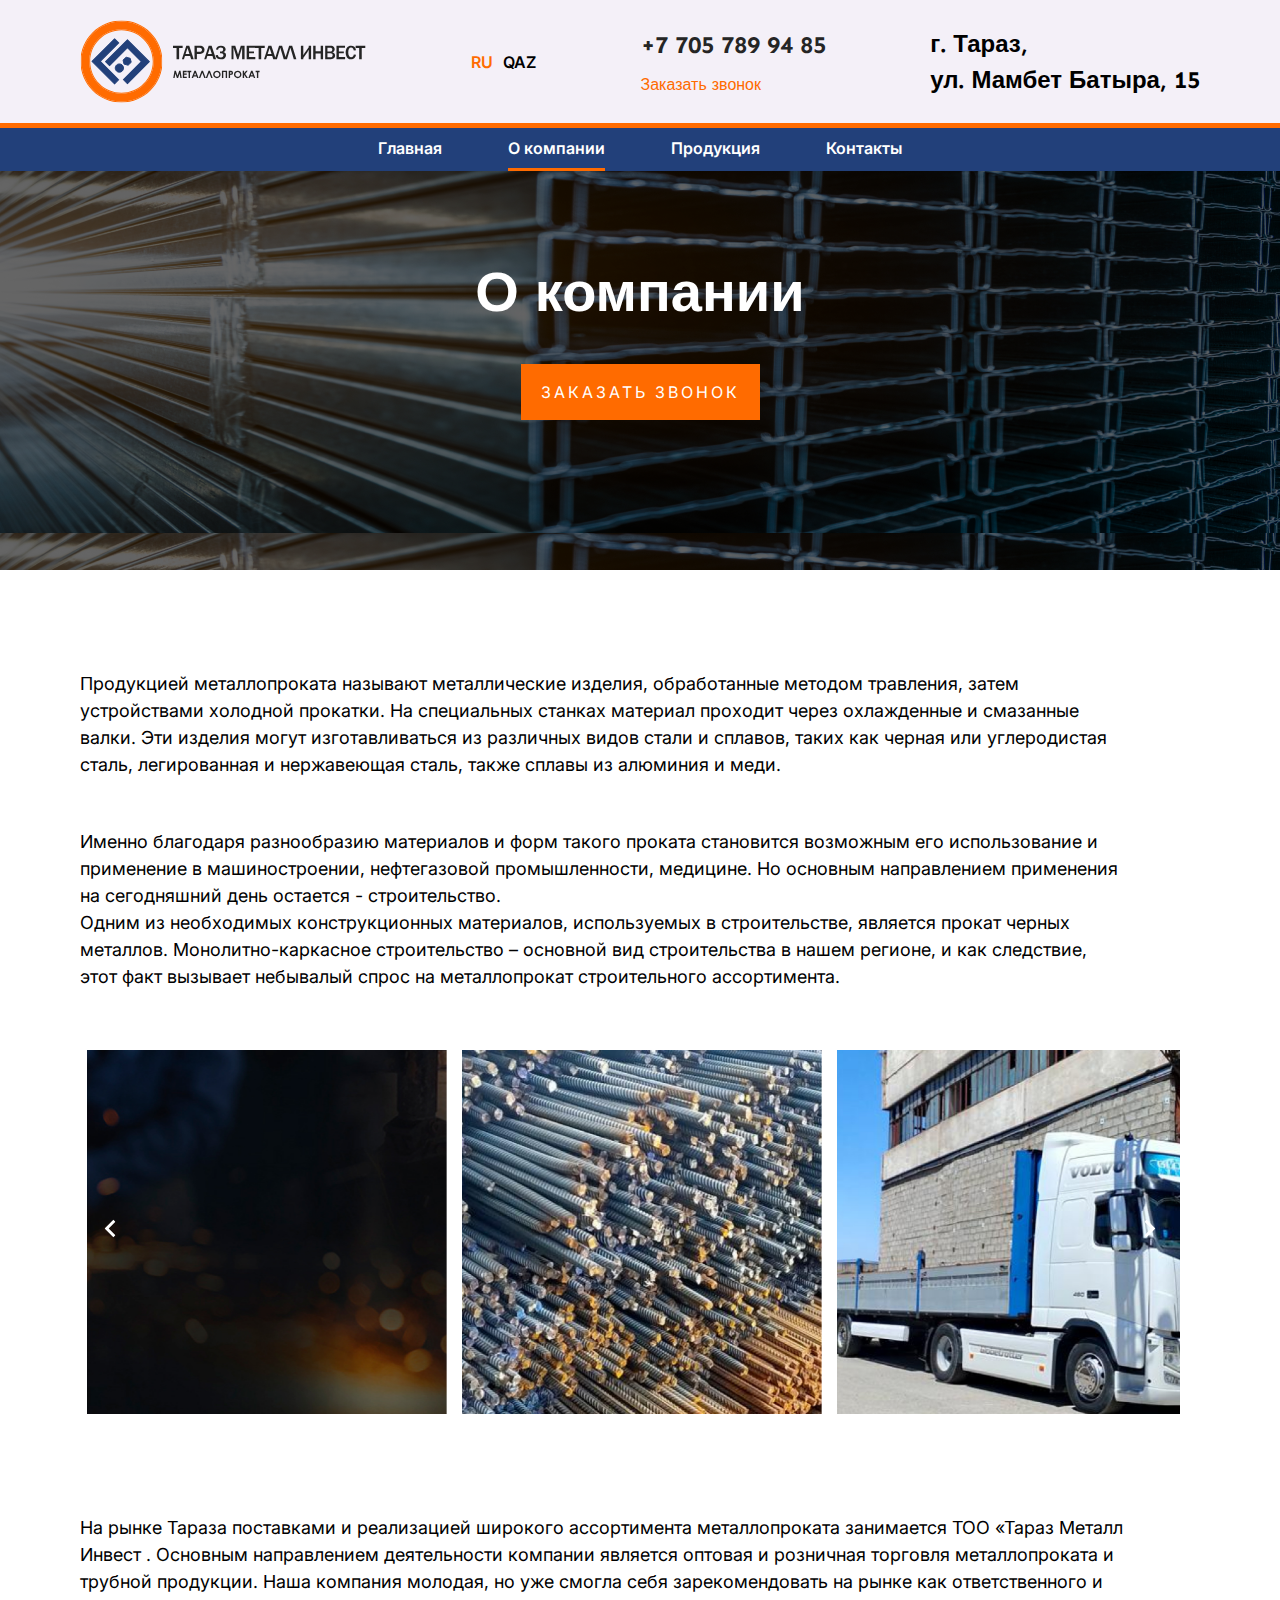
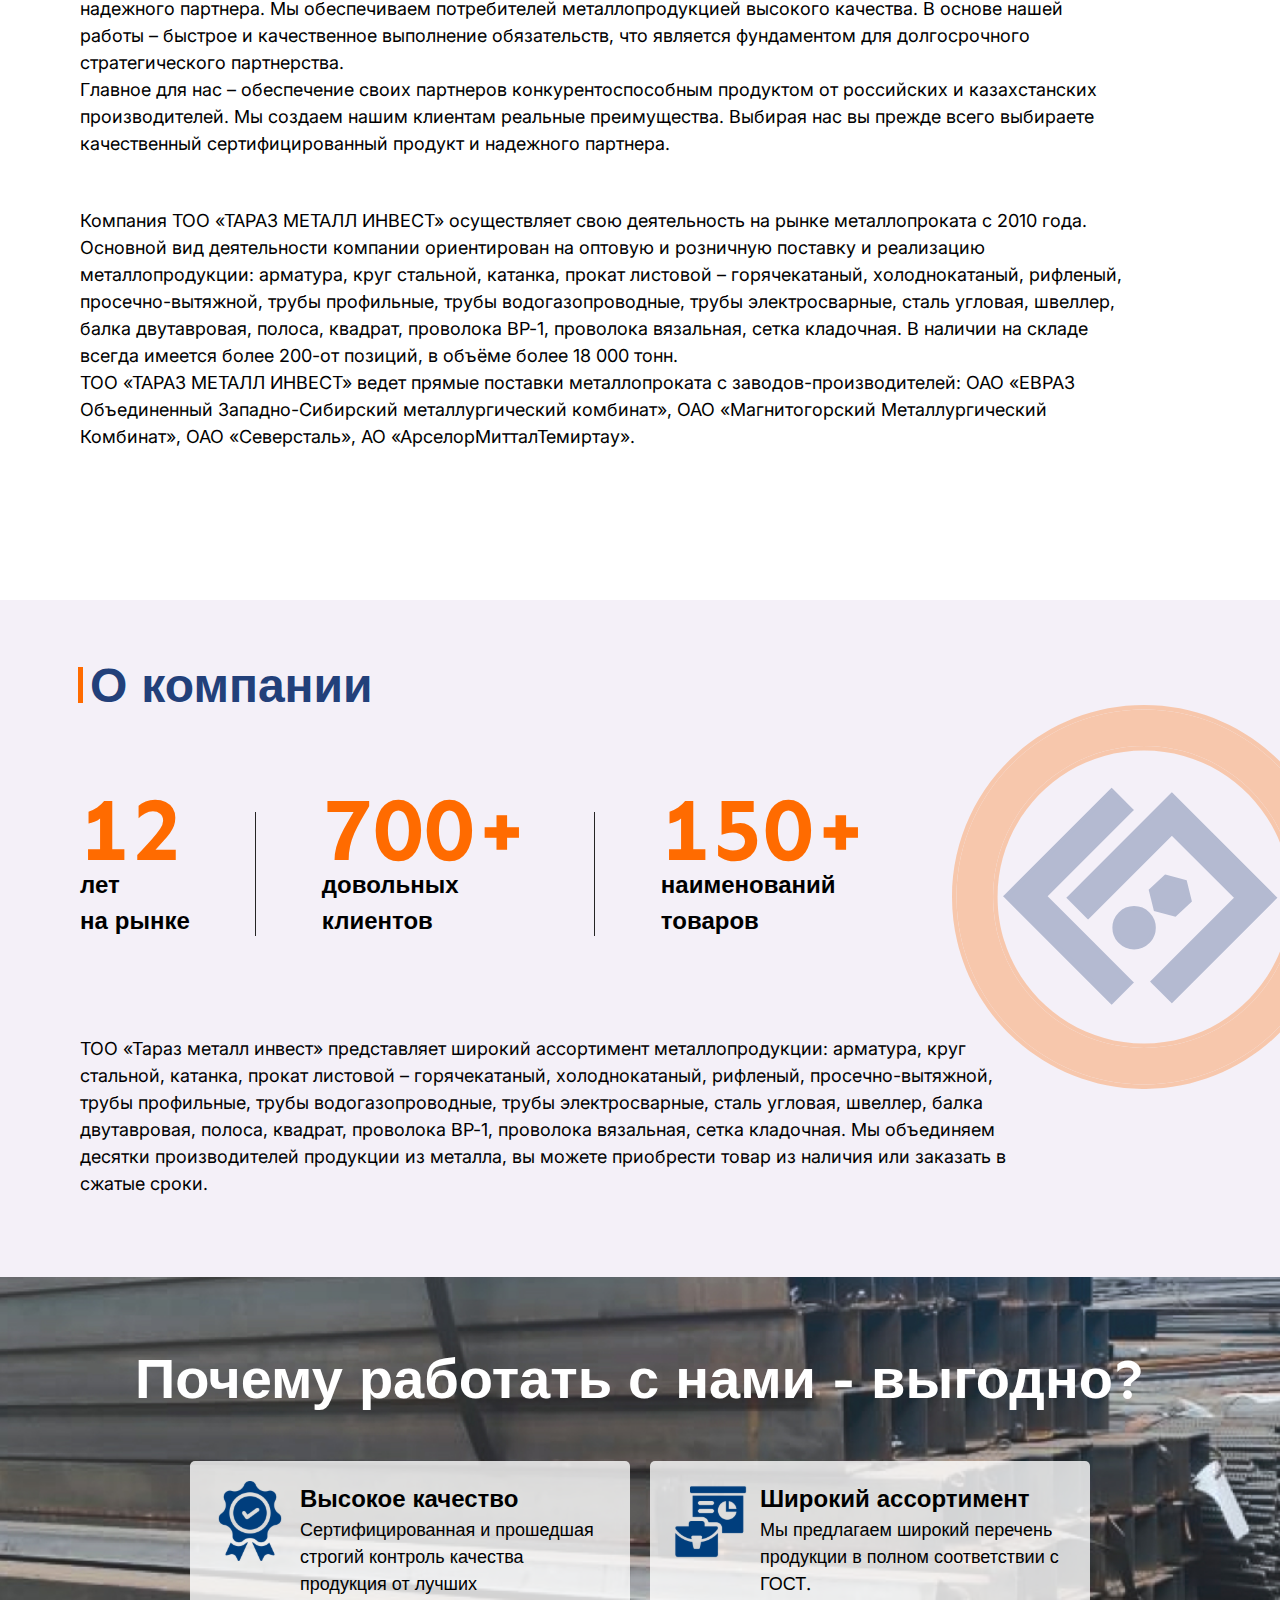
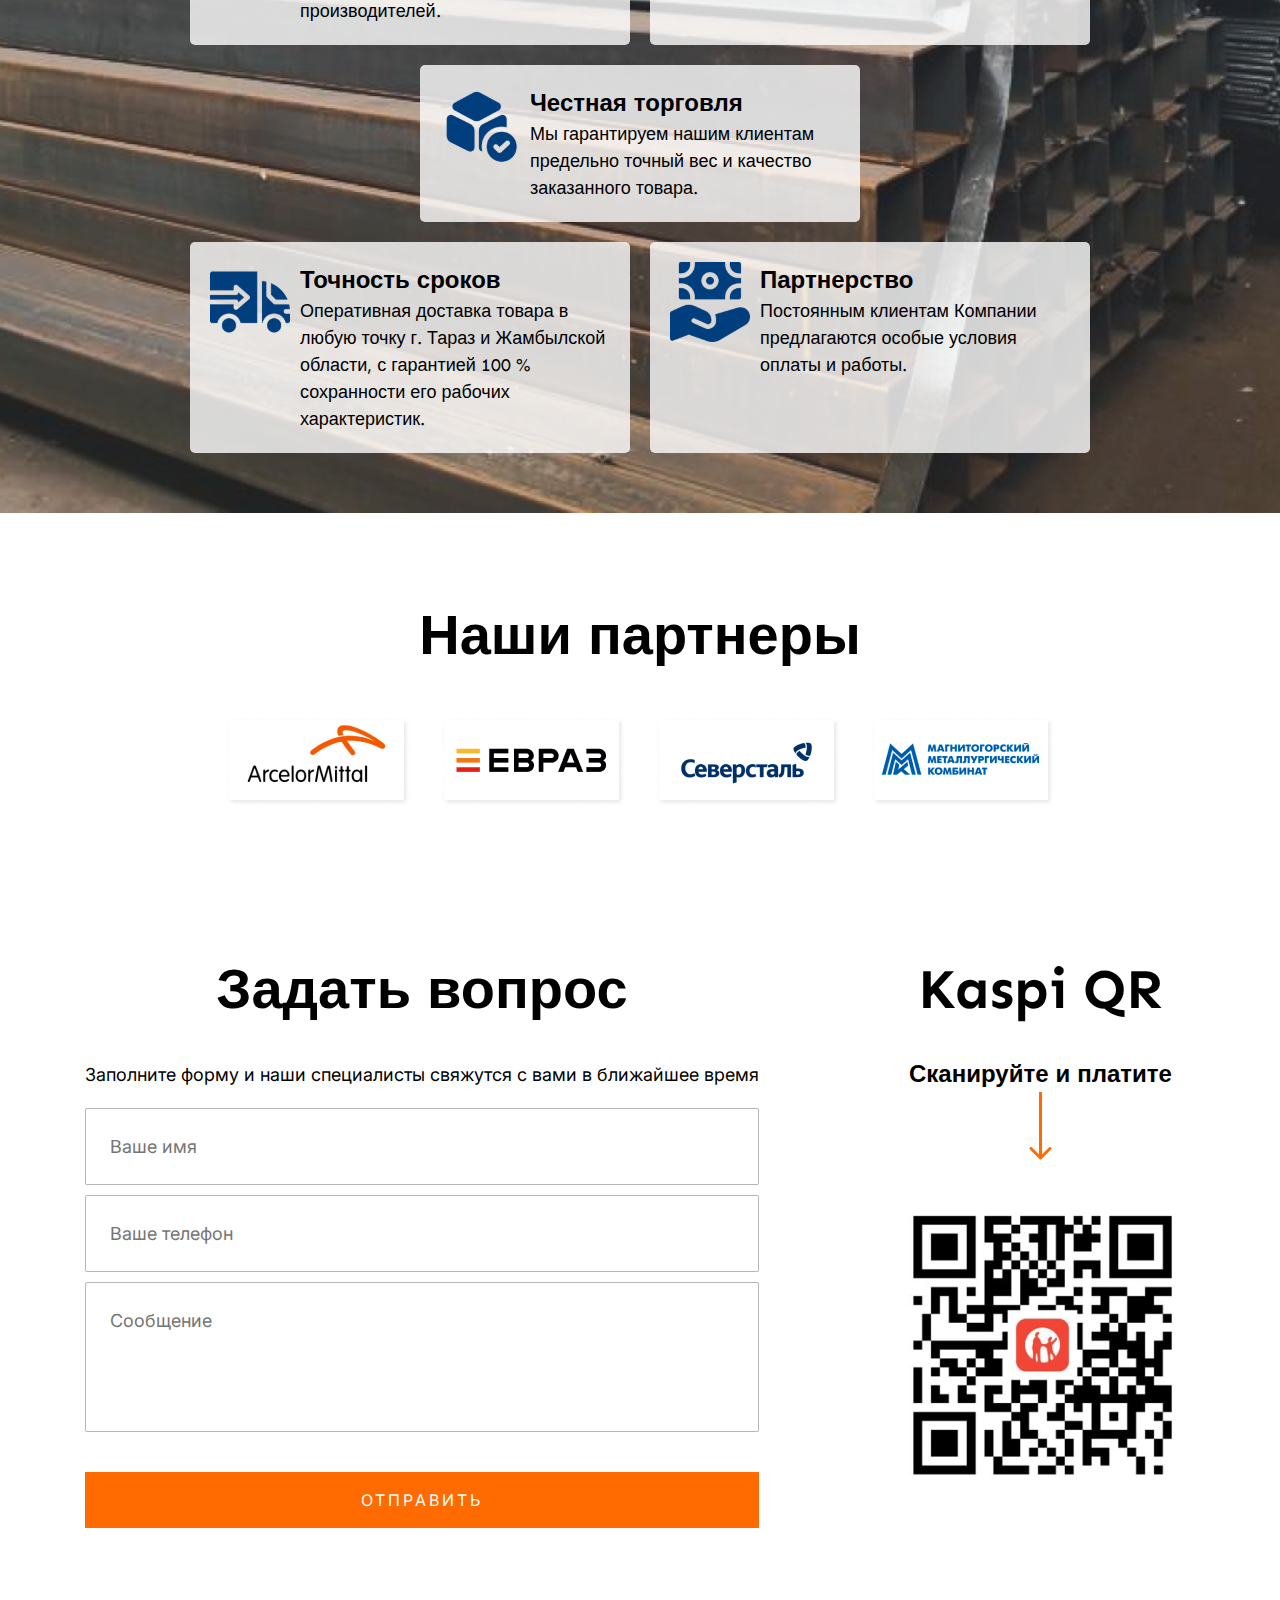
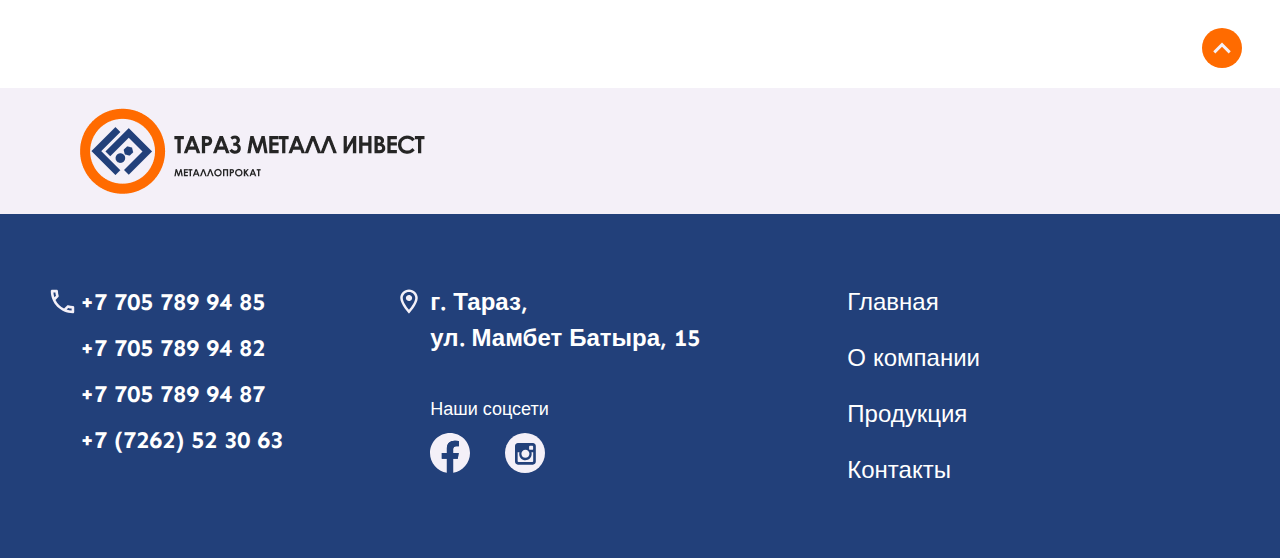
==== pages/about.html @ ac4c7494 "initial commit" ====
<!DOCTYPE html>
<html lang="en">
  <head>
    <meta charset="UTF-8" />
    <meta http-equiv="X-UA-Compatible" content="IE=edge" />
    <meta name="viewport" content="width=device-width, initial-scale=1.0" />

    <link rel="stylesheet" href="/css/style.css" />
    <link rel="stylesheet" href="/css/about.css" />
    <link
      rel="stylesheet"
      href="https://cdn.jsdelivr.net/npm/swiper@8/swiper-bundle.min.css"
    />

    <script src="/js/header.js" type="text/javascript" defer></script>
    <script src="/js/footer.js" type="text/javascript" defer></script>
    <script src="/js/about-slider.js" type="text/javascript" defer></script>
    <script src="https://cdn.jsdelivr.net/npm/swiper@8/swiper-bundle.min.js"></script>

    <title>О компании</title>
  </head>
  <body>
    <header-component path="about"></header-component>
    <main>
      <section class="hero-about flex column" id="top">
        <div class="title fs-700 fw-bold clr-neutral">О компании</div>
        <a href="#askQuestion" class="button moveOn500"> Заказать звонок </a>
      </section>
      <div class="hero-part-after"></div>
      <section class="main">
        <p>
          Продукцией металлопроката называют металлические изделия, обработанные
          методом травления, затем устройствами холодной прокатки. На
          специальных станках материал проходит через охлажденные и смазанные
          валки. Эти изделия могут изготавливаться из различных видов стали и
          сплавов, таких как черная или углеродистая сталь, легированная и
          нержавеющая сталь, также сплавы из алюминия и меди.
        </p>
        <p>
          Именно благодаря разнообразию материалов и форм такого проката
          становится возможным его использование и применение в машиностроении,
          нефтегазовой промышленности, медицине. Но основным направлением
          применения на сегодняшний день остается - строительство. <br />
          Одним из необходимых конструкционных материалов, используемых в
          строительстве, является прокат черных металлов. Монолитно-каркасное
          строительство – основной вид строительства в нашем регионе, и как
          следствие, этот факт вызывает небывалый спрос на металлопрокат
          строительного ассортимента.
        </p>

        <div class="swiper about">
          <div class="swiper-wrapper">
            <div class="swiper-slide">
              <img src="/assets/images/main-slider-1.jpg" alt="Slider 1" />
            </div>
            <div class="swiper-slide">
              <img src="/assets/images/main-slider-2.jpg" alt="Slider 2" />
            </div>
            <div class="swiper-slide">
              <img src="/assets/images/main-slider-3.jpg" alt="Slider 3" />
            </div>
          </div>

          <div class="swiper-button-prev">
            <svg
              width="11"
              height="19"
              viewBox="0 0 11 19"
              fill="none"
              xmlns="http://www.w3.org/2000/svg"
            >
              <path
                d="M10.9029 16.1938L4.22376 9.5L10.9029 2.80625L8.84668 0.75L0.0966797 9.5L8.84668 18.25L10.9029 16.1938Z"
                fill="white"
              />
            </svg>
          </div>
          <div class="swiper-button-next">
            <svg
              width="11"
              height="19"
              viewBox="0 0 11 19"
              fill="none"
              xmlns="http://www.w3.org/2000/svg"
            >
              <path
                d="M0.0966797 16.1938L6.77585 9.5L0.0966797 2.80625L2.15293 0.75L10.9029 9.5L2.15293 18.25L0.0966797 16.1938Z"
                fill="white"
              />
            </svg>
          </div>
        </div>

        <p>
          На рынке Тараза поставками и реализацией широкого ассортимента
          металлопроката занимается ТОО «Тараз Металл Инвест . Основным
          направлением деятельности компании является оптовая и розничная
          торговля металлопроката и трубной продукции. Наша компания молодая, но
          уже смогла себя зарекомендовать на рынке как ответственного и
          надежного партнера. Мы обеспечиваем потребителей металлопродукцией
          высокого качества. В основе нашей работы – быстрое и качественное
          выполнение обязательств, что является фундаментом для долгосрочного
          стратегического партнерства. <br />
          Главное для нас – обеспечение своих партнеров конкурентоспособным
          продуктом от российских и казахстанских производителей. Мы создаем
          нашим клиентам реальные преимущества. Выбирая нас вы прежде всего
          выбираете качественный сертифицированный продукт и надежного партнера.
        </p>
        <p>
          Компания ТОО «ТАРАЗ МЕТАЛЛ ИНВЕСТ» осуществляет свою деятельность на
          рынке металлопроката с 2010 года. Основной вид деятельности компании
          ориентирован на оптовую и розничную поставку и реализацию
          металлопродукции: арматура, круг стальной, катанка, прокат листовой –
          горячекатаный, холоднокатаный, рифленый, просечно-вытяжной, трубы
          профильные, трубы водогазопроводные, трубы электросварные, сталь
          угловая, швеллер, балка двутавровая, полоса, квадрат, проволока ВР-1,
          проволока вязальная, сетка кладочная. В наличии на складе всегда
          имеется более 200-от позиций, в объёме более 18 000 тонн. <br />
          ТОО «ТАРАЗ МЕТАЛЛ ИНВЕСТ» ведет прямые поставки металлопроката с
          заводов-производителей: ОАО «ЕВРАЗ Объединенный Западно-Сибирский
          металлургический комбинат», ОАО «Магнитогорский Металлургический
          Комбинат», ОАО «Северсталь», АО «АрселорМитталТемиртау».
        </p>
      </section>
    </main>
    <footer-component></footer-component>
  </body>
</html>
---- css/style.css ----
@import url("https://fonts.googleapis.com/css2?family=Inter:wght@400;600&family=Sen:wght@400;700&display=swap");
:root {
  --clr-primary-700: #ff6b00;
  --clr-primary-600: #ffa260;
  --clr-accent-700: #22407a;
  --clr-neutral-1000: #ffffff;
  --clr-neutral-900: #f4f0f8;
  --clr-neutral-700: #d9d9d9;
  --clr-dark-700: #252525;
  --ff-primary: "Sen", sans-serif;
  --ff-secondary: "Inter", sans-serif;
  --ff-body: var(--ff-primary);
  --fw-regular: 400;
  --fw-half-medium: 500;
  --fw-medium: 600;
  --fw-bold: 700;
  --fs-700: 3.5rem;
  --fs-600: 3rem;
  --fs-550: 2.25rem;
  --fs-500: 1.5rem;
  --fs-200: 1.125rem;
  --fs-100: 1rem;
  --fs-50: 0.625;
}

.flex {
  display: flex;
  justify-content: center;
  align-items: center;
  flex-direction: row;
  flex-wrap: nowrap;
}

.flex.start {
  display: flex;
  justify-content: flex-start;
  align-items: flex-start;
  flex-direction: row;
  flex-wrap: nowrap;
}

.flex.spb {
  display: flex;
  justify-content: space-between;
  align-items: center;
  flex-direction: row;
  flex-wrap: nowrap;
}

.flex.column {
  flex-direction: column;
}

.flex.wrap {
  flex-wrap: wrap;
}

.flex.wrap-reverse {
  flex-wrap: wrap-reverse;
}

.g10 {
  gap: 10px;
}

.g20 {
  gap: 20px;
}

.mv10 {
  margin: 10px 0;
}

.mt100 {
  margin-top: 100px;
}

.center {
  text-align: center;
}

.fw-light {
  font-weight: var(--fw-light);
}

.fw-bold {
  font-weight: var(--fw-bold);
}

.fw-half-medium {
  font-weight: var(--fw-half-medium);
}

.fw-medium {
  font-weight: var(--fw-medium);
}

.clr-primary {
  color: var(--clr-primary-700);
}

.clr-neutral {
  color: var(--clr-neutral-1000);
}

.clr-accent {
  color: var(--clr-accent-700);
}

.clr-dark {
  color: var(--clr-dark-700);
}

.ff-inter {
  font-family: var(--ff-secondary);
}

.fs-18 {
  font-size: 18px;
}

.fs-200 {
  font-size: var(--fs-200);
}

.fs-500 {
  font-size: var(--fs-500);
}

.fs-600 {
  font-size: var(--fs-600);
}

.fs-700 {
  font-size: var(--fs-700);
}

.pos-rel {
  position: relative;
}

*,
*::before,
*::after {
  box-sizing: border-box;
}

* {
  margin: 0;
  padding: 0;
  font: inherit;
}

ul[role=list],
ol[role=list] {
  list-style: none;
}

html:focus-within {
  scroll-behavior: smooth;
}

html {
  font-size: 16px;
  scroll-behavior: smooth;
}

html,
body {
  font-family: var(--ff-body);
  overflow-x: hidden;
  position: relative;
}

body {
  text-rendering: optimizeSpeed;
  line-height: 1.5;
  background: var(--clr-neutral-400);
}
body.non-scrollable {
  height: 100vh;
  overflow-y: hidden;
}

a:not([class]) {
  -webkit-text-decoration-skip: ink;
          text-decoration-skip-ink: auto;
}

a {
  text-decoration: none;
}

img,
picture,
svg {
  display: block;
}

@media (prefers-reduced-motion: reduce) {
  html:focus-within {
    scroll-behavior: auto;
  }
  *,
*::before,
*::after {
    -webkit-animation-duration: 0.01ms !important;
            animation-duration: 0.01ms !important;
    -webkit-animation-iteration-count: 1 !important;
            animation-iteration-count: 1 !important;
    transition-duration: 0.01ms !important;
    scroll-behavior: auto !important;
  }
}
.container {
  width: clamp(300px, 100%, 1440px);
  margin-inline: auto;
}

main {
  margin-top: 170px;
}

header {
  display: flex;
  justify-content: space-between;
  align-items: center;
  flex-direction: column;
  flex-wrap: nowrap;
  width: 100vw;
  overflow-y: hidden;
  z-index: 10;
  position: fixed;
  top: 0;
  left: 0;
}
header .header-main-wrapper {
  display: flex;
  justify-content: center;
  align-items: center;
  flex-direction: row;
  flex-wrap: nowrap;
  width: 100%;
  padding: 20px 80px;
  background: var(--clr-neutral-900);
  border-bottom: 5px solid var(--clr-primary-700);
}
header .header-main {
  display: flex;
  justify-content: space-between;
  align-items: center;
  flex-direction: row;
  flex-wrap: nowrap;
  width: clamp(300px, 100%, 1440px);
}
header .hamburger {
  display: none;
}

nav {
  display: flex;
  justify-content: center;
  align-items: center;
  flex-direction: row;
  flex-wrap: nowrap;
  width: 100%;
  background: var(--clr-accent-700);
}
nav .nav-wrapper {
  display: flex;
  justify-content: space-between;
  align-items: center;
  flex-direction: row;
  flex-wrap: nowrap;
  width: clamp(300px, 100%, 525px);
}
nav .nav-option {
  padding: 10px 0;
  color: var(--clr-neutral-1000);
  font-family: "Inter";
  font-style: normal;
  font-weight: 600;
  font-size: 16px;
  line-height: 20px;
  border-bottom: 3px solid rgba(255, 255, 255, 0);
}
nav .nav-option.selected {
  border-bottom: 3px solid var(--clr-primary-700);
}
nav .nav-option:hover {
  border-bottom: 3px solid var(--clr-primary-600);
}

.logo {
  gap: 10px;
}
.logo .logo-img {
  height: 83px;
  width: 83px;
}
.logo .company-name {
  margin-bottom: 10px;
}
.logo .company-name img {
  height: 15px;
}
.logo .company-name-descr {
  font-family: "Century Gothic";
  font-weight: bold;
  text-transform: uppercase;
}

.call-link,
.order-call {
  position: relative;
}
.call-link::before,
.order-call::before {
  content: "";
  transition: 0.2s ease;
  position: absolute;
  bottom: 0;
  left: 0;
  right: 0;
  height: 1px;
  background: var(--clr-dark-700);
  transform: scaleX(0);
}
.call-link:hover::before,
.order-call:hover::before {
  transform: scaleX(1);
}

.order-call::before {
  background: var(--clr-primary-700);
}

.language .language-option {
  cursor: pointer;
}

@media screen and (max-width: 1140px) {
  .address {
    display: none;
  }
}
@media screen and (max-width: 800px) {
  header .call.flex {
    display: none;
  }
  header .header-main-wrapper {
    padding: 10px 20px;
  }
  .logo .logo-img {
    height: 60px;
    width: 60px;
  }
  .logo .company-name img {
    height: 14px;
  }
  .logo .company-name-descr {
    font-size: var(--fs-200);
  }
}
@media screen and (max-width: 600px) {
  header .language {
    display: none;
  }
  .logo .logo-img {
    height: 50px;
    width: 50px;
  }
  .logo .company-name img {
    height: 13px;
  }
  header {
    height: 65px;
    transition: 0.2s ease;
  }
  header .header-main-wrapper {
    background: var(--clr-neutral-1000);
    border-color: rgba(255, 255, 255, 0);
  }
  header.open {
    height: 465px;
  }
  header.open .header-main-wrapper {
    background: var(--clr-neutral-900);
    border-color: var(--clr-primary-700);
  }
  header .header-main-wrapper {
    padding: 5px;
  }
  header .hamburger {
    display: flex;
    justify-content: space-between;
    align-items: flex-start;
    flex-direction: column;
    flex-wrap: nowrap;
    margin-right: 30px;
    gap: 5px;
  }
  header .hamburger span {
    height: 3px;
    width: 30px;
    background: var(--clr-accent-700);
    transition: 0.2s ease;
  }
  header .hamburger span:last-child {
    width: 20px;
  }
  header .hamburger.open span {
    background: var(--clr-primary-700);
  }
  header .hamburger.open span:first-child {
    transform: rotate(45deg) translateY(5px);
  }
  header .hamburger.open span:nth-child(2) {
    transform: rotate(-45deg) translateY(-6px);
  }
  header .hamburger.open span:last-child {
    transform: scaleX(0);
  }
  nav .nav-wrapper {
    flex-direction: column;
    padding: 80px 0;
  }
  nav .nav-wrapper .nav-option {
    border: none;
    font-size: 18px;
    padding: 20px 0;
    font-weight: var(--fw-regular);
  }
}
.button {
  padding: 16px 20px;
  background: var(--clr-primary-700);
  color: var(--clr-neutral-1000);
  font-family: var(--ff-secondary);
  text-transform: uppercase;
  letter-spacing: 3px;
  transition: 0.2s ease;
  margin: 30px 0;
}
.button:hover {
  background: var(--clr-neutral-900);
  color: var(--clr-primary-700);
}

.smallButton {
  padding: 10px 20px;
  background: var(--clr-primary-700);
  color: var(--clr-neutral-1000);
  font-family: var(--ff-secondary);
  font-size: var(--fs-200);
  transition: 0.2s ease;
  margin: 15px 0;
  border: 1px solid rgba(255, 255, 255, 0);
  border-radius: 3px;
}
.smallButton:hover {
  background: var(--clr-neutral-900);
  color: var(--clr-primary-700);
  border-color: var(--clr-primary-700);
}

.hero-part-after .button {
  margin-top: 0;
  width: 100%;
  display: flex;
  justify-content: center;
  align-items: center;
  flex-direction: row;
  flex-wrap: nowrap;
}

.aboutUs {
  width: 100%;
  padding: 3.125rem 1.5rem 5rem 5rem;
  background: var(--clr-neutral-900);
}

.aboutUs-wrapper {
  position: relative;
}
.aboutUs-wrapper::after {
  content: "";
  width: clamp(214px, 30vw, 495px);
  aspect-ratio: 1/1;
  position: absolute;
  right: -80px;
  top: 10%;
  background: url("/assets/images/logo.svg");
  background-position: center center;
  background-size: cover;
  opacity: 0.3;
}
.aboutUs-wrapper .title {
  position: relative;
  padding-left: 0.625rem;
  margin-bottom: 2.5rem;
}
.aboutUs-wrapper .title::before {
  content: "";
  position: absolute;
  left: -2px;
  top: calc(50% - 1px);
  transform: translateY(-50%);
  height: 50%;
  width: 5px;
  background: var(--clr-primary-700);
}

.statisticBlock {
  padding-right: 132px;
  position: relative;
}
.statisticBlock::after {
  content: "";
  position: absolute;
  right: 66px;
  top: 50px;
  height: 60%;
  width: 1px;
  background: var(--clr-dark-700);
}
.statisticBlock:last-child::after {
  display: none;
}
.statisticBlock:last-child {
  padding: 0;
}
.statisticBlock .number {
  font-size: 5.625rem;
  color: var(--clr-primary-700);
  font-weight: var(--fw-bold);
}
.statisticBlock .descr {
  position: relative;
  top: -1.875rem;
  font-size: var(--fs-500);
  font-weight: var(--fw-bold);
}

.aboutUs-descr {
  max-width: 85ch;
  margin-top: 66px;
  font-size: 18px;
}

.profit {
  background: url("/assets/images/profit/profit.jpg");
  background-position: center center;
  background-size: cover;
  padding: 60px 30px;
}
.profit .title {
  margin-bottom: 2.5rem;
}

.profit-row.flex {
  align-items: stretch;
  gap: 1.25rem;
}

.profit-block {
  max-width: 440px;
  padding: 1.25rem;
  background: rgba(255, 255, 255, 0.8);
  border-radius: 5px;
}
.profit-block .profit-title {
  font-size: var(--fs-500);
  font-weight: var(--fw-bold);
}
.profit-block .profit-descr {
  font-size: var(--fs-200);
}

.partners {
  gap: 40px;
  padding: 80px 0;
}
.partners .flex.wrap {
  gap: 1.875rem;
}
.partners .partner {
  min-width: 175px;
  max-height: 80px;
}
.partners .partner img {
  margin: 0;
  width: 100%;
  -o-object-fit: contain;
     object-fit: contain;
}

.question {
  padding: 70px 20px;
  max-width: 1150px;
}
.question .question-part {
  max-width: 730px;
}
.question .question-part .title {
  margin-bottom: 30px;
}
.question .fs-200 {
  margin-bottom: 40px;
}

.question-flex.flex {
  justify-content: space-between;
  align-items: flex-start;
}

.kaspi .title {
  margin-bottom: 25px;
}

form {
  width: 100%;
  margin-top: 20px;
}

input,
textarea {
  width: 100%;
  font-family: var(--ff-secondary);
  border: none;
  outline: none;
  padding: 1.5rem;
  font-size: 18px;
  border: 1px solid rgba(109, 110, 118, 0.5);
  border-radius: 2px;
}

textarea {
  resize: none;
  height: 150px;
}

button {
  width: 100%;
  outline: none;
  border: none;
  cursor: pointer;
}

.toStart {
  display: flex;
  justify-content: flex-end;
  align-items: center;
  flex-direction: row;
  flex-wrap: nowrap;
  padding-bottom: 20px;
}
.toStart .circle {
  transition: 0.2s ease;
  display: flex;
  justify-content: center;
  align-items: center;
  flex-direction: row;
  flex-wrap: nowrap;
  width: 40px;
  height: 40px;
  background: var(--clr-primary-700);
  border-radius: 50%;
  border: 1px solid rgba(0, 0, 0, 0);
  margin-right: min(5rem, 3vw);
  cursor: pointer;
}
.toStart .circle path {
  transition: 0.2s ease;
}
.toStart .circle:hover {
  background: var(--clr-neutral-900);
  border-color: var(--clr-primary-700);
}
.toStart .circle:hover path {
  fill: var(--clr-primary-700);
}

.preFooter {
  width: 100%;
  padding: 20px 80px;
  background: var(--clr-neutral-900);
}
.preFooter img {
  height: 5.375rem;
}

footer.flex {
  background: var(--clr-accent-700);
  color: var(--clr-neutral-1000);
  padding: 70px 135px 70px 80px;
}
footer.flex .footer-wrapper {
  justify-content: space-between;
  align-items: flex-start;
  width: clamp(300px, 100%, 900px);
  gap: 20px;
}
footer.flex a {
  color: var(--clr-neutral-1000);
  font-size: var(--fs-500);
  font-weight: var(--fw-bold);
  transition: 0.2s ease;
}
footer.flex a:hover {
  color: var(--clr-primary-700);
}
footer.flex img {
  height: 25px;
}
footer.flex img.tel {
  position: absolute;
  left: -30px;
  margin-top: 5px;
}
footer.flex .footer-mid {
  gap: 40px;
}

.social .flex.start {
  width: 100%;
  gap: 35px;
}
.social .flex.start img {
  height: 40px;
}

footer .links a {
  font-weight: var(--fw-regular);
}

@media screen and (max-width: 1033px) {
  .question-flex.flex {
    flex-direction: column;
    justify-content: center;
    align-items: center;
  }
}
@media screen and (max-width: 880px) {
  .statisticBlock {
    padding-right: 80px;
  }
  .statisticBlock::after {
    top: 30px;
    right: 40px;
  }
  .statisticBlock .number {
    font-size: 4rem;
  }
  .statisticBlock .descr {
    font-size: 1rem;
    top: -1.5rem;
  }
}
@media screen and (max-width: 800px) {
  main {
    margin-top: 128px;
  }
}
@media screen and (max-width: 770px) {
  html {
    font-size: 14px;
  }
}
@media screen and (max-width: 654px) {
  footer .footer-wrapper .links {
    display: none;
  }
}
@media screen and (max-width: 600px) {
  main {
    margin-top: 65px;
  }
}
@media screen and (max-width: 580px) {
  .statisticBlock::after {
    display: none;
  }
}
@media screen and (max-width: 500px) {
  html {
    font-size: 10px;
  }
  .preFooter {
    padding: 1rem;
  }
  .preFooter img {
    height: 5rem;
  }
  .destroyOn500 {
    display: none;
  }
  .hero {
    height: 260px;
  }
  .mainPage.swiper .swiper-button-next,
.mainPage.swiper .swiper-button-prev {
    display: none;
  }
  .products-list {
    grid-template-columns: repeat(auto-fill, 175px);
  }
  .products .title {
    font-size: 3.6rem;
  }
  .products .fs-500,
.products a {
    font-size: 1.8rem;
  }
  .aboutUs {
    padding: 5rem 2rem 5rem 2rem;
  }
  .aboutUs .title {
    font-size: 3.6rem;
  }
  .statisticBlock {
    padding-right: 5rem;
  }
  .statisticBlock .number {
    font-size: 6.4rem;
  }
  .statisticBlock .descr {
    font-size: 1.6rem;
  }
  button.button {
    font-size: 1.6rem;
  }
  footer.flex {
    padding: 3rem 0 4rem calc(7rem + 25px);
  }
  footer.flex .footer-wrapper {
    flex-direction: column !important;
    gap: 40px;
  }
  footer.flex img.tel {
    left: -35px;
    margin: 0;
  }
  footer.flex .footer-mid {
    margin-top: 20px;
  }
  footer.flex a {
    font-size: 1.8rem;
    font-weight: var(--fw-regular);
  }
}/*# sourceMappingURL=style.css.map */
---- css/about.css ----
@import url("https://fonts.googleapis.com/css2?family=Inter:wght@400;600&family=Sen:wght@400;700&display=swap");
:root {
  --clr-primary-700: #ff6b00;
  --clr-primary-600: #ffa260;
  --clr-accent-700: #22407a;
  --clr-neutral-1000: #ffffff;
  --clr-neutral-900: #f4f0f8;
  --clr-neutral-700: #d9d9d9;
  --clr-dark-700: #252525;
  --ff-primary: "Sen", sans-serif;
  --ff-secondary: "Inter", sans-serif;
  --ff-body: var(--ff-primary);
  --fw-regular: 400;
  --fw-half-medium: 500;
  --fw-medium: 600;
  --fw-bold: 700;
  --fs-700: 3.5rem;
  --fs-600: 3rem;
  --fs-550: 2.25rem;
  --fs-500: 1.5rem;
  --fs-200: 1.125rem;
  --fs-100: 1rem;
  --fs-50: 0.625;
}

.flex {
  display: flex;
  justify-content: center;
  align-items: center;
  flex-direction: row;
  flex-wrap: nowrap;
}

.flex.start {
  display: flex;
  justify-content: flex-start;
  align-items: flex-start;
  flex-direction: row;
  flex-wrap: nowrap;
}

.flex.spb {
  display: flex;
  justify-content: space-between;
  align-items: center;
  flex-direction: row;
  flex-wrap: nowrap;
}

.flex.column {
  flex-direction: column;
}

.flex.wrap {
  flex-wrap: wrap;
}

.flex.wrap-reverse {
  flex-wrap: wrap-reverse;
}

.g10 {
  gap: 10px;
}

.g20 {
  gap: 20px;
}

.mv10 {
  margin: 10px 0;
}

.mt100 {
  margin-top: 100px;
}

.center {
  text-align: center;
}

.fw-light {
  font-weight: var(--fw-light);
}

.fw-bold {
  font-weight: var(--fw-bold);
}

.fw-half-medium {
  font-weight: var(--fw-half-medium);
}

.fw-medium {
  font-weight: var(--fw-medium);
}

.clr-primary {
  color: var(--clr-primary-700);
}

.clr-neutral {
  color: var(--clr-neutral-1000);
}

.clr-accent {
  color: var(--clr-accent-700);
}

.clr-dark {
  color: var(--clr-dark-700);
}

.ff-inter {
  font-family: var(--ff-secondary);
}

.fs-18 {
  font-size: 18px;
}

.fs-200 {
  font-size: var(--fs-200);
}

.fs-500 {
  font-size: var(--fs-500);
}

.fs-600 {
  font-size: var(--fs-600);
}

.fs-700 {
  font-size: var(--fs-700);
}

.pos-rel {
  position: relative;
}

.hero-about {
  padding: 5rem 0 7.5rem;
  background: url("/assets/images/about-bg.jpg");
  position: relative;
  min-height: 260px;
  max-height: none;
}
.hero-about::before {
  content: "";
  position: absolute;
  top: 0;
  left: 0;
  width: 100%;
  height: 100%;
  background: rgba(0, 0, 0, 0.6);
  z-index: 0;
}

.hero-about div,
a {
  z-index: 1;
}

.main {
  padding: 6.25rem 20px 9.375rem 5rem;
  font-size: 18px;
  font-family: var(--ff-secondary);
}
.main p {
  margin-top: 3.125rem;
  max-width: 95ch;
}
.main p:first-child {
  margin: 0;
}

.about.swiper {
  width: clamp(300px, 100% - 5rem, 1440px);
  margin-left: 0;
  margin-right: 0;
  height: 100%;
  margin: 3.75rem 0 6.25rem;
  position: relative;
}
.about.swiper .swiper-slide {
  width: 100%;
  transition: 0.2s ease;
}
.about.swiper .swiper-slide img {
  width: 100%;
  -o-object-fit: cover;
     object-fit: cover;
  -o-object-position: center center;
     object-position: center center;
  height: 364px;
  transition: 0.2s ease;
}
.about.swiper .swiper-button-next {
  position: absolute;
  top: 55%;
  right: 1.875rem;
  transform: translate(50%, -50%);
}
.about.swiper .swiper-button-prev {
  position: absolute;
  top: 55%;
  left: 1.875rem;
  transform: translate(-50%, -50%);
}
.about.swiper .swiper-button-next path,
.about.swiper .swiper-button-prev path {
  transition: 0.2s ease;
}
.about.swiper .swiper-button-next:hover path,
.about.swiper .swiper-button-prev:hover path {
  fill: var(--clr-primary-700);
}
.about.swiper .swiper-pagination-bullet {
  background: var(--clr-neutral-1000);
  opacity: 1;
}
.about.swiper .swiper-pagination-bullet-active {
  background: var(--clr-primary-700);
}

@media screen and (min-width: 640px) {
  .about.swiper .swiper-slide {
    width: calc(30% + 30px) !important;
  }
  .swiper-slide.about-active-slide {
    width: calc(40% + 30px) !important;
  }
}
@media screen and (max-width: 600px) {
  .about.swiper {
    width: 100%;
  }
  .main {
    padding-left: 20px;
  }
}/*# sourceMappingURL=about.css.map */
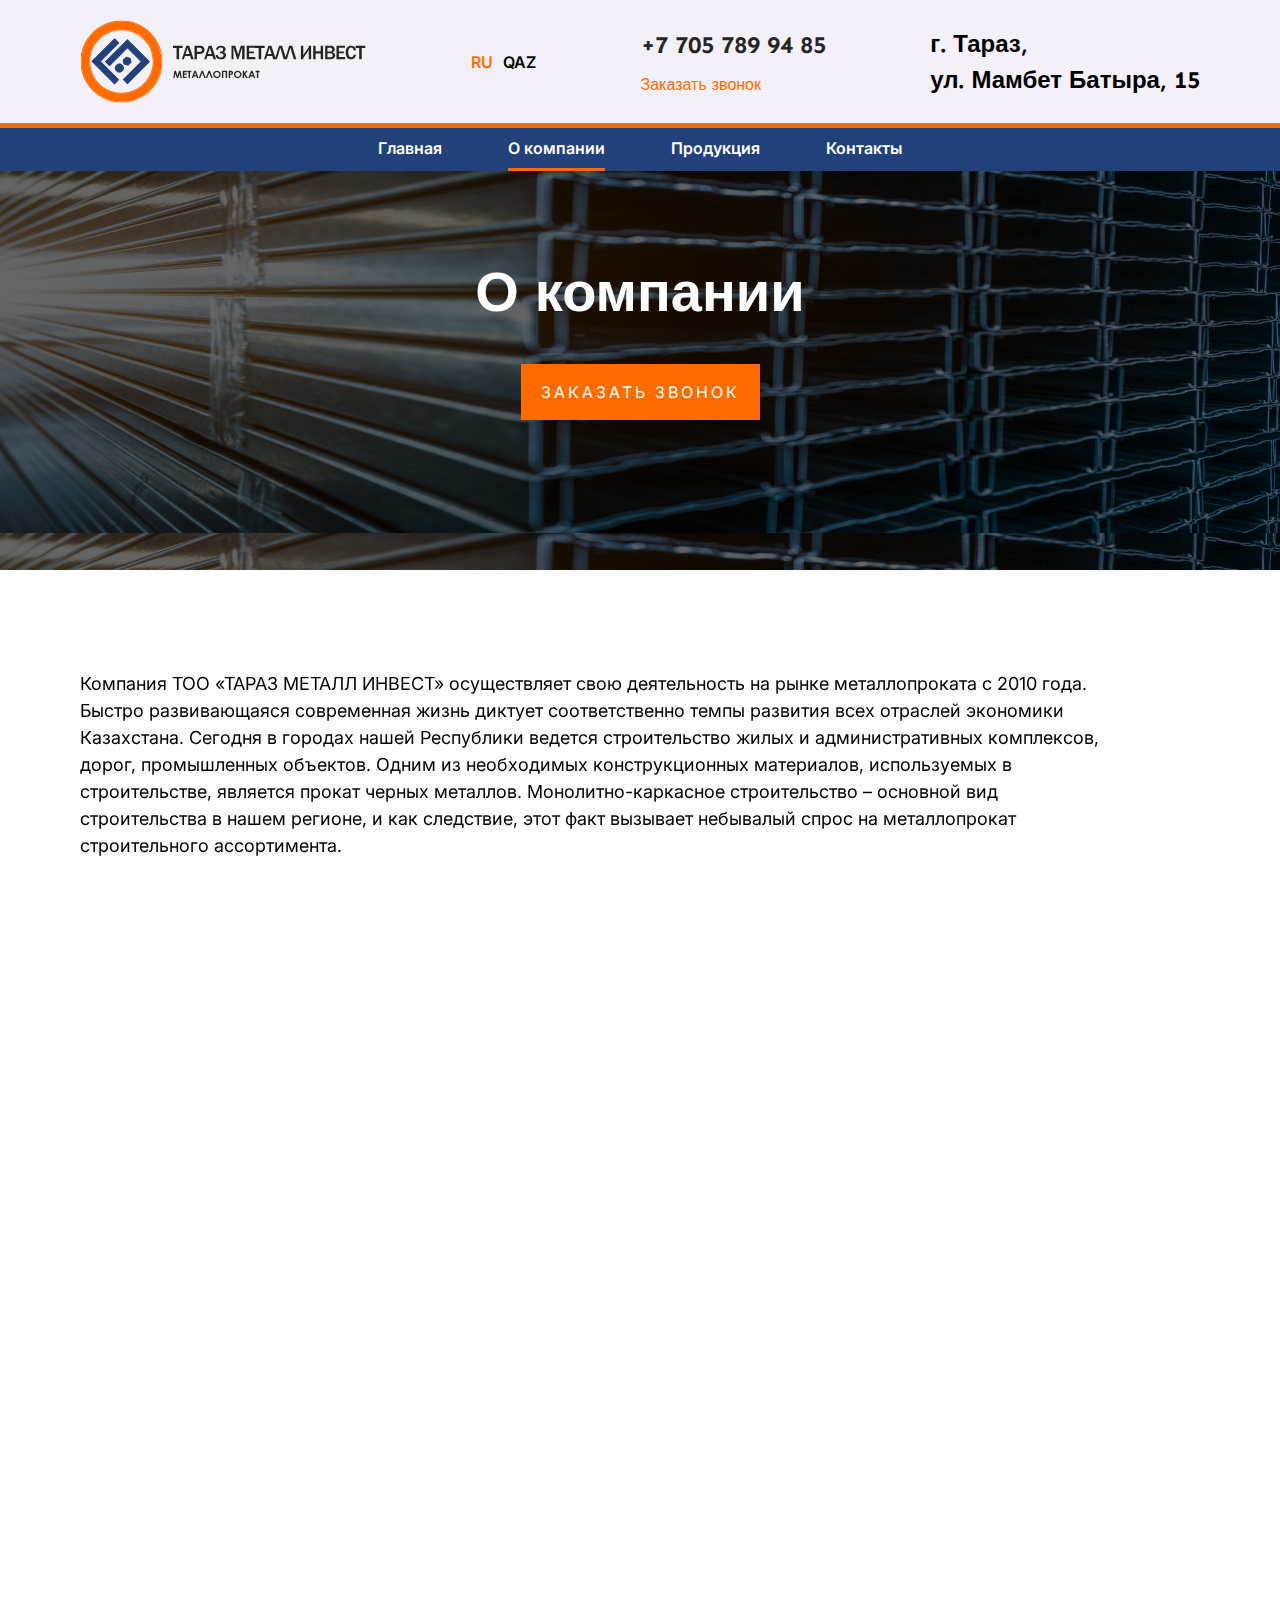
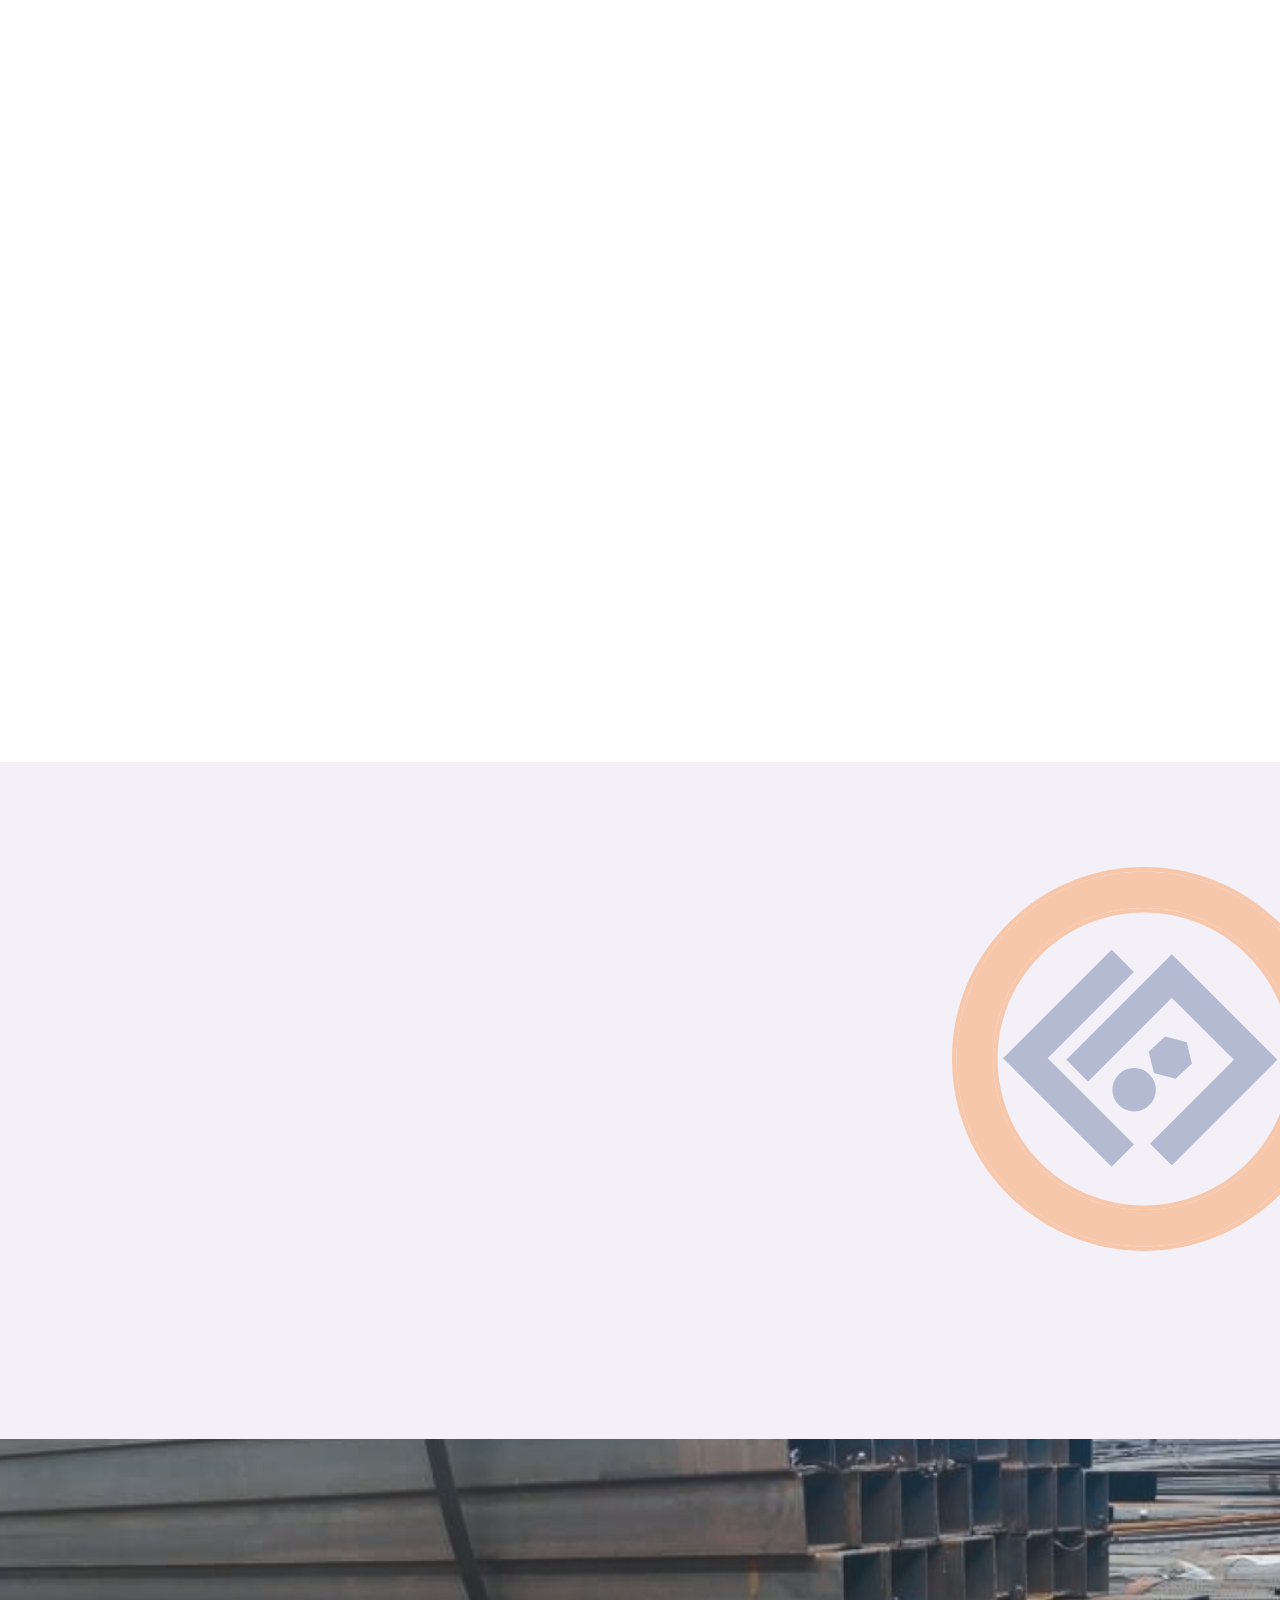
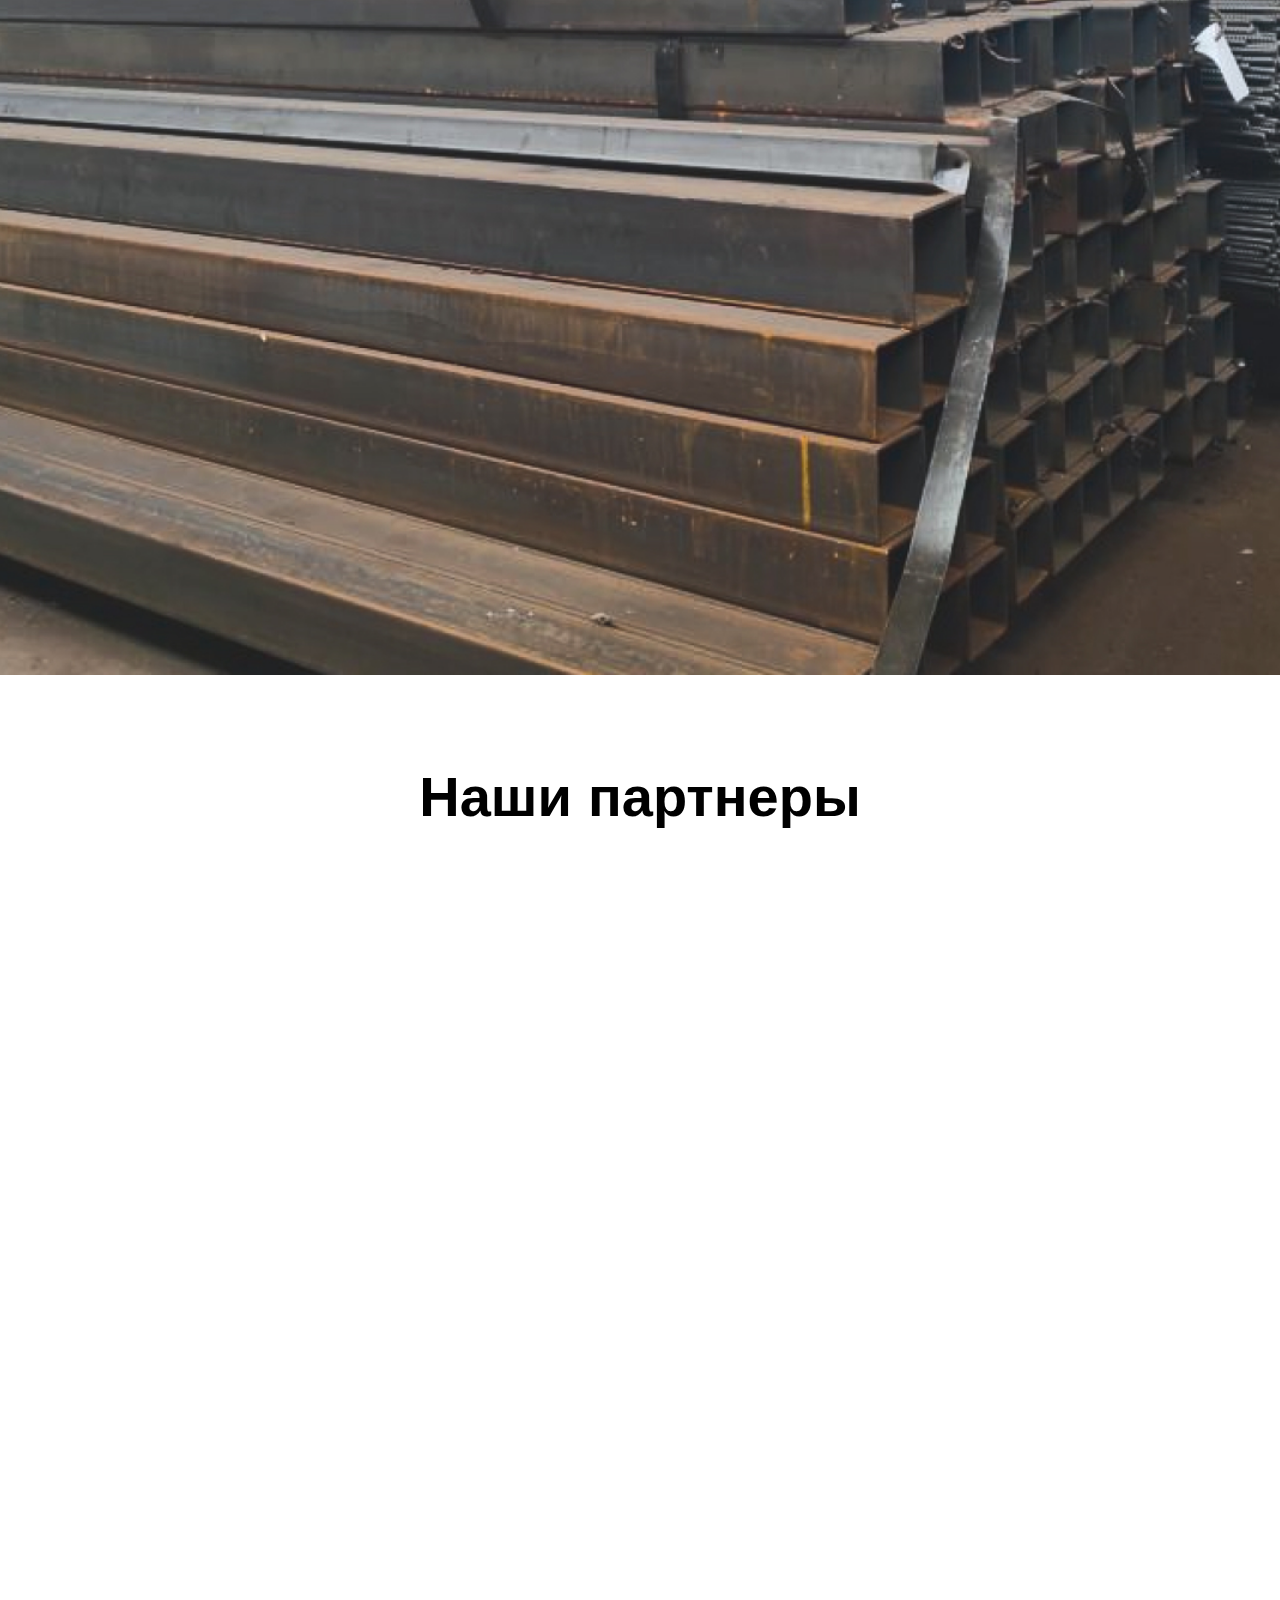
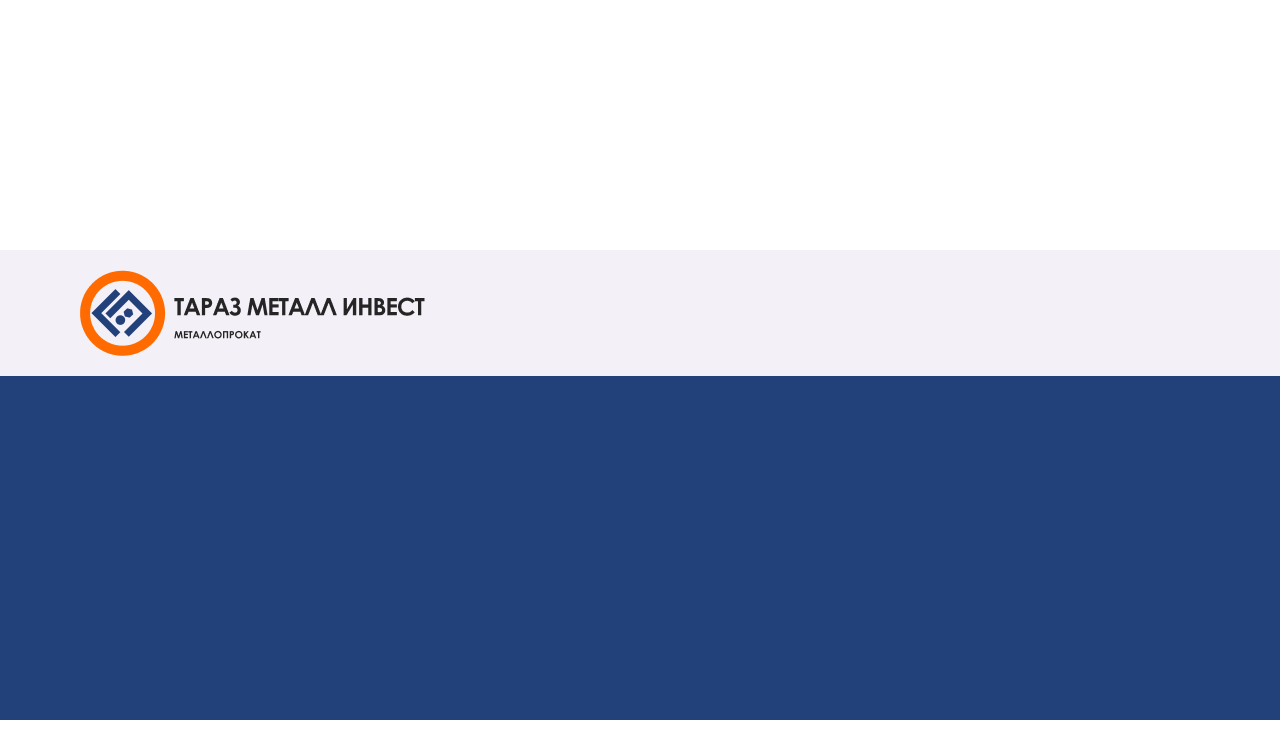
==== commit d7485ad7: "aos animation" ====
--- a/pages/about.html
+++ b/pages/about.html
@@ -11,11 +11,15 @@
       rel="stylesheet"
       href="https://cdn.jsdelivr.net/npm/swiper@8/swiper-bundle.min.css"
     />
+    <link href="https://unpkg.com/aos@2.3.1/dist/aos.css" rel="stylesheet" />
+
+    <script src="https://cdn.jsdelivr.net/npm/swiper@8/swiper-bundle.min.js"></script>
+    <script src="https://unpkg.com/aos@2.3.1/dist/aos.js"></script>
 
     <script src="/js/header.js" type="text/javascript" defer></script>
     <script src="/js/footer.js" type="text/javascript" defer></script>
     <script src="/js/about-slider.js" type="text/javascript" defer></script>
-    <script src="https://cdn.jsdelivr.net/npm/swiper@8/swiper-bundle.min.js"></script>
+    <script src="/js/main.js" type="text/javascript" defer></script>
 
     <title>О компании</title>
   </head>
@@ -23,32 +27,49 @@
     <header-component path="about"></header-component>
     <main>
       <section class="hero-about flex column" id="top">
-        <div class="title fs-700 fw-bold clr-neutral">О компании</div>
-        <a href="#askQuestion" class="button moveOn500"> Заказать звонок </a>
+        <div class="title fs-700 fw-bold clr-neutral" data-aos="fade-up">О компании</div>
+        <a href="#askQuestion" class="button moveOn500" data-aos="fade-up"
+        data-aos-delay="100"> Заказать звонок </a>
       </section>
       <div class="hero-part-after"></div>
       <section class="main">
-        <p>
-          Продукцией металлопроката называют металлические изделия, обработанные
-          методом травления, затем устройствами холодной прокатки. На
-          специальных станках материал проходит через охлажденные и смазанные
-          валки. Эти изделия могут изготавливаться из различных видов стали и
-          сплавов, таких как черная или углеродистая сталь, легированная и
-          нержавеющая сталь, также сплавы из алюминия и меди.
+        <p data-aos="fade-up"
+        data-aos-delay="200">
+          Компания ТОО «ТАРАЗ МЕТАЛЛ ИНВЕСТ» осуществляет свою деятельность на
+          рынке металлопроката с 2010 года. <br />
+          Быстро развивающаяся современная жизнь диктует соответственно темпы
+          развития всех отраслей экономики Казахстана. Сегодня в городах нашей
+          Республики ведется строительство жилых и административных комплексов,
+          дорог, промышленных объектов. Одним из необходимых конструкционных
+          материалов, используемых в строительстве, является прокат черных
+          металлов. Монолитно-каркасное строительство – основной вид
+          строительства в нашем регионе, и как следствие, этот факт вызывает
+          небывалый спрос на металлопрокат строительного ассортимента.
         </p>
-        <p>
-          Именно благодаря разнообразию материалов и форм такого проката
-          становится возможным его использование и применение в машиностроении,
-          нефтегазовой промышленности, медицине. Но основным направлением
-          применения на сегодняшний день остается - строительство. <br />
-          Одним из необходимых конструкционных материалов, используемых в
-          строительстве, является прокат черных металлов. Монолитно-каркасное
-          строительство – основной вид строительства в нашем регионе, и как
-          следствие, этот факт вызывает небывалый спрос на металлопрокат
-          строительного ассортимента.
+        <p data-aos="fade-up"
+        data-aos-delay="250">
+          • Основной вид деятельности компании ориентирован на оптовую и
+          розничную поставку и реализацию металлопродукции: арматура, круг
+          стальной, катанка, прокат листовой – горячекатаный, холоднокатаный,
+          рифленый, просечно-вытяжной, трубы профильные, трубы
+          водогазопроводные, трубы электросварные, сталь угловая, швеллер, балка
+          двутавровая, полоса, квадрат, проволока ВР-1, проволока вязальная,
+          сетка кладочная.
+          <br />
+          <br />
+          • Основным направлением деятельности компании является оптовая и
+          розничная торговля металлопроката и трубной продукции. Наша компания
+          молодая, но уже смогла себя зарекомендовать на рынке как
+          ответственного и надежного партнера. Мы обеспечиваем потребителей
+          металлопродукцией высокого качества. В основе нашей работы – быстрое и
+          качественное выполнение обязательств, что является фундаментом для
+          долгосрочного стратегического партнерства. Главное для нас –
+          обеспечение своих партнеров конкурентоспособным продуктом от
+          российских и казахстанских производителей. Мы создаем нашим клиентам
+          реальные преимущества.
         </p>
-
-        <div class="swiper about">
+        <div class="swiper about" data-aos="fade-up"
+        data-aos-delay="300">
           <div class="swiper-wrapper">
             <div class="swiper-slide">
               <img src="/assets/images/main-slider-1.jpg" alt="Slider 1" />
@@ -91,35 +112,34 @@
           </div>
         </div>
 
-        <p>
-          На рынке Тараза поставками и реализацией широкого ассортимента
-          металлопроката занимается ТОО «Тараз Металл Инвест . Основным
-          направлением деятельности компании является оптовая и розничная
-          торговля металлопроката и трубной продукции. Наша компания молодая, но
-          уже смогла себя зарекомендовать на рынке как ответственного и
-          надежного партнера. Мы обеспечиваем потребителей металлопродукцией
-          высокого качества. В основе нашей работы – быстрое и качественное
-          выполнение обязательств, что является фундаментом для долгосрочного
-          стратегического партнерства. <br />
-          Главное для нас – обеспечение своих партнеров конкурентоспособным
-          продуктом от российских и казахстанских производителей. Мы создаем
-          нашим клиентам реальные преимущества. Выбирая нас вы прежде всего
-          выбираете качественный сертифицированный продукт и надежного партнера.
+        <p data-aos="fade-up"
+        data-aos-delay="350">
+          • Преимущественные особенности географического расположения главного
+          офиса и двух складов ТОО «Тараз Металл Инвест» расширяют круг
+          возможностей для комфортного сотрудничества с партнерами, оптовыми и
+          розничными заказчиками, в частности для тех, кто ведет строительство в
+          нижней части города.
+          <br />
+          <br />
+          • Организованная логистика Услуги профессиональной доставки товара
+          компанией на территории города и Жамбылской области являются гарантией
+          сохранения целостности первоначальных характеристик продукции и
+          соблюдения максимально сжатых сроков.
         </p>
-        <p>
-          Компания ТОО «ТАРАЗ МЕТАЛЛ ИНВЕСТ» осуществляет свою деятельность на
-          рынке металлопроката с 2010 года. Основной вид деятельности компании
-          ориентирован на оптовую и розничную поставку и реализацию
-          металлопродукции: арматура, круг стальной, катанка, прокат листовой –
-          горячекатаный, холоднокатаный, рифленый, просечно-вытяжной, трубы
-          профильные, трубы водогазопроводные, трубы электросварные, сталь
-          угловая, швеллер, балка двутавровая, полоса, квадрат, проволока ВР-1,
-          проволока вязальная, сетка кладочная. В наличии на складе всегда
-          имеется более 200-от позиций, в объёме более 18 000 тонн. <br />
-          ТОО «ТАРАЗ МЕТАЛЛ ИНВЕСТ» ведет прямые поставки металлопроката с
-          заводов-производителей: ОАО «ЕВРАЗ Объединенный Западно-Сибирский
-          металлургический комбинат», ОАО «Магнитогорский Металлургический
-          Комбинат», ОАО «Северсталь», АО «АрселорМитталТемиртау».
+
+        <p data-aos="fade-up"
+        data-aos-delay="400">
+          • Честное сотрудничество <br />
+          • Работа компании основана на низких ценовых предложениях, предельной
+          точности и скорости расчета при подготовке каждой поставки. <br />
+          • Своевременность выполнения заказов <br />
+          • Реализация каждого договора осуществляется строго в сроки,
+          оговоренные заранее. <br />
+          • Высокий уровень сервиса на каждом этапе реализации заказа является
+          ключевым критерием работы с клиентами и партнерами. <br /> <br>
+
+          Выбирая нас Вы прежде всего выбираете качественный сертифицированный
+          продукт и надежного партнера.
         </p>
       </section>
     </main>
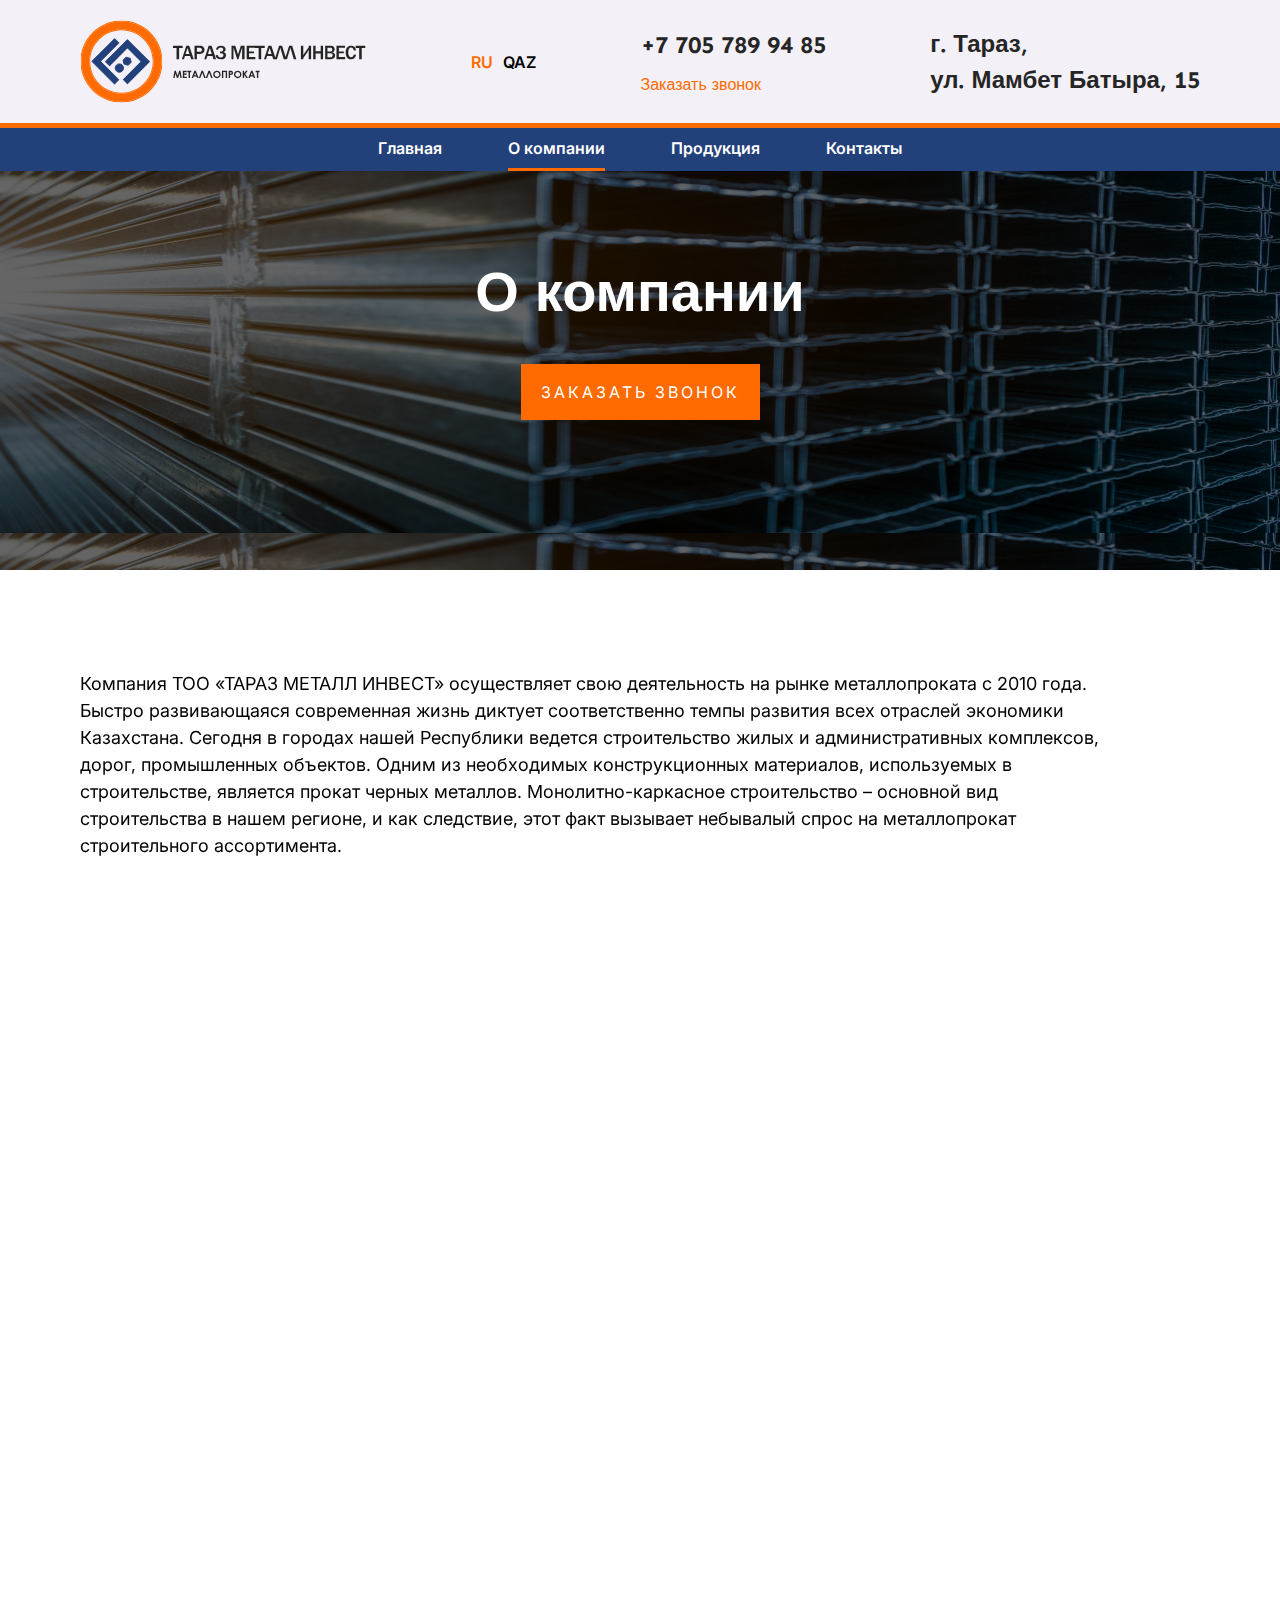
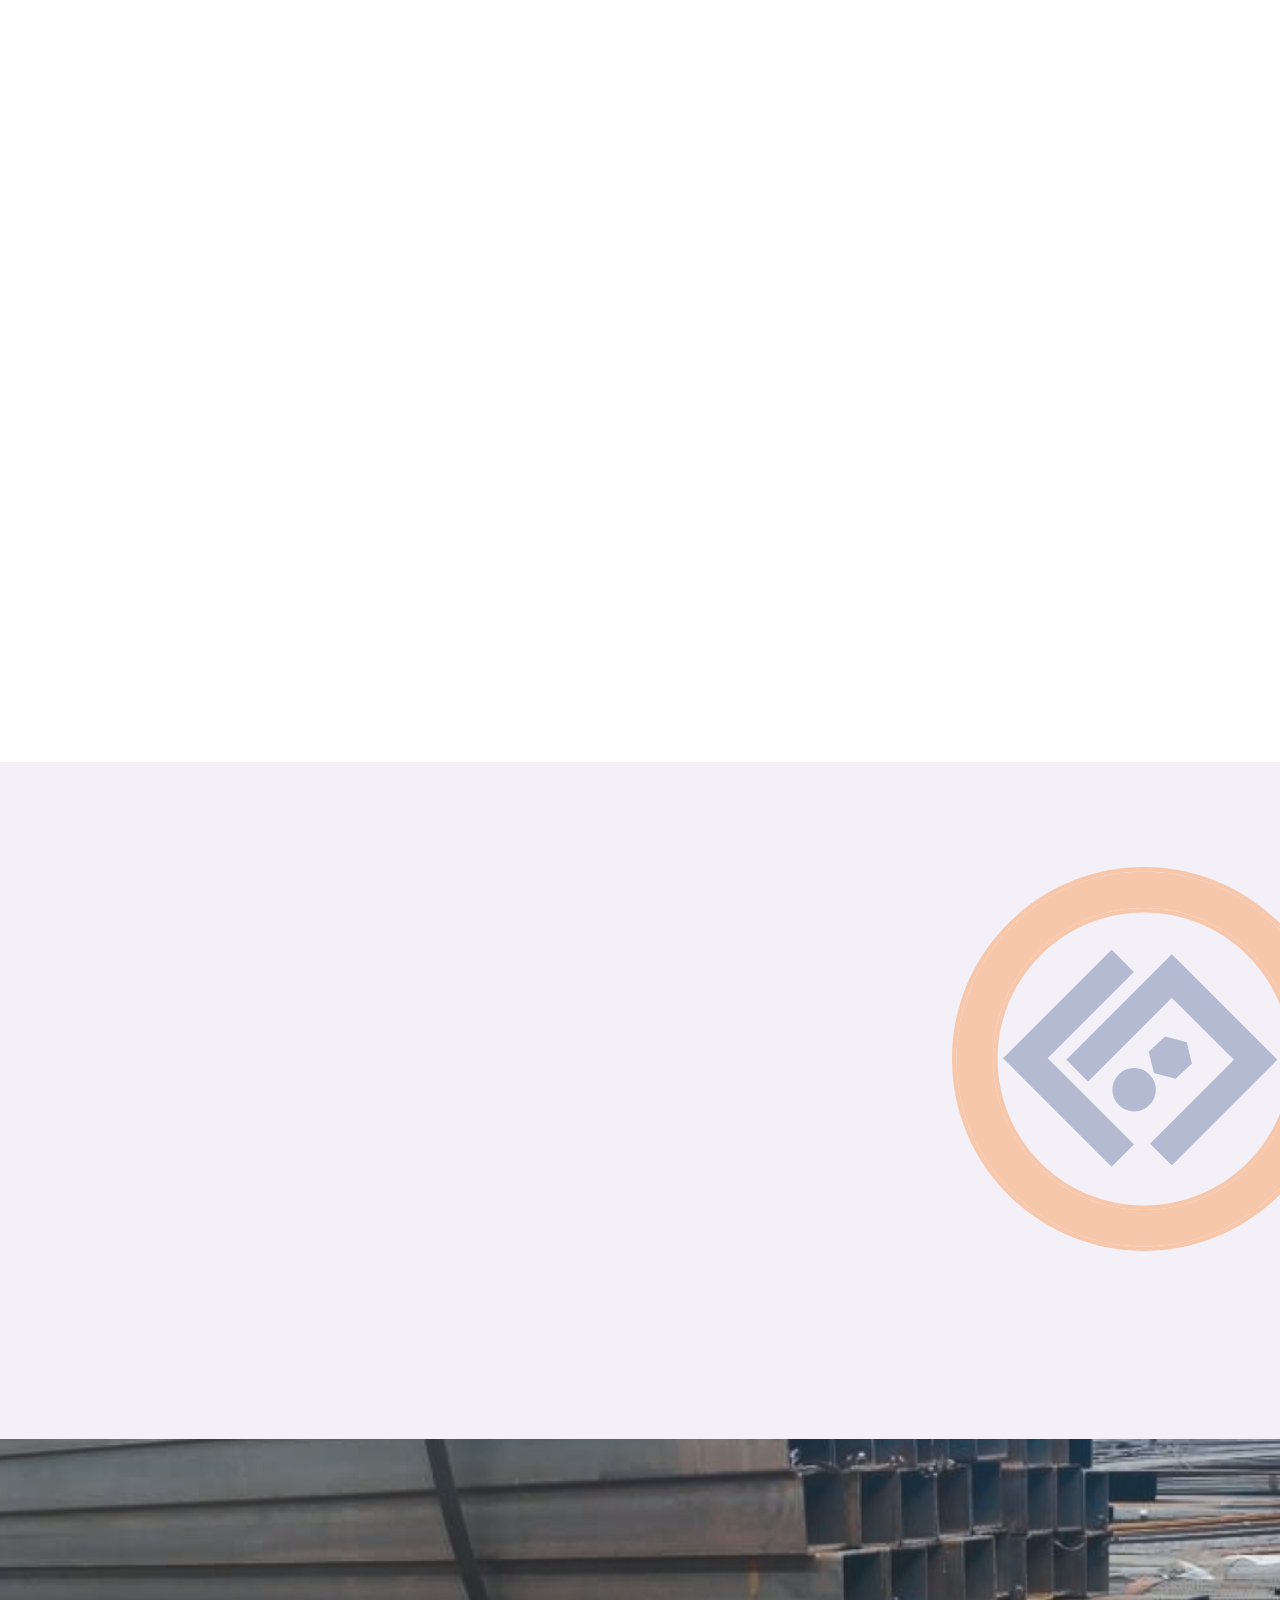
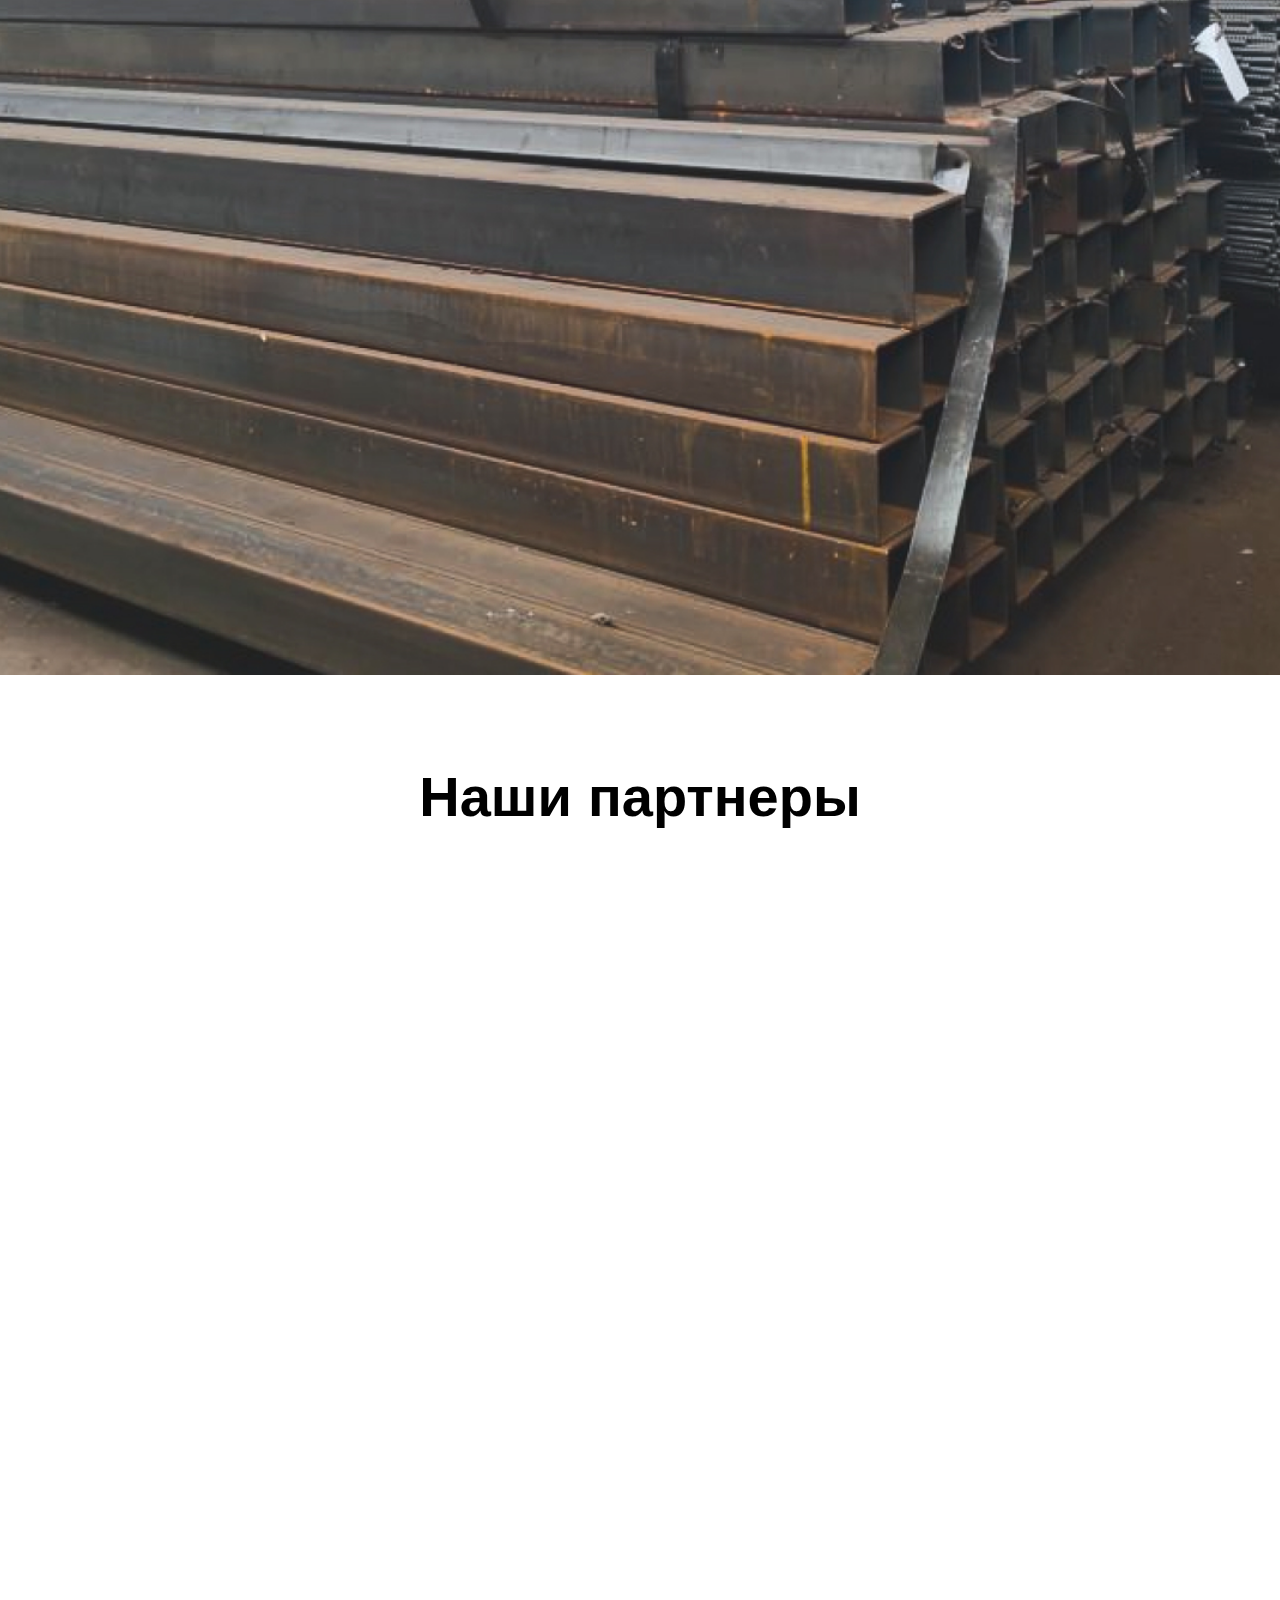
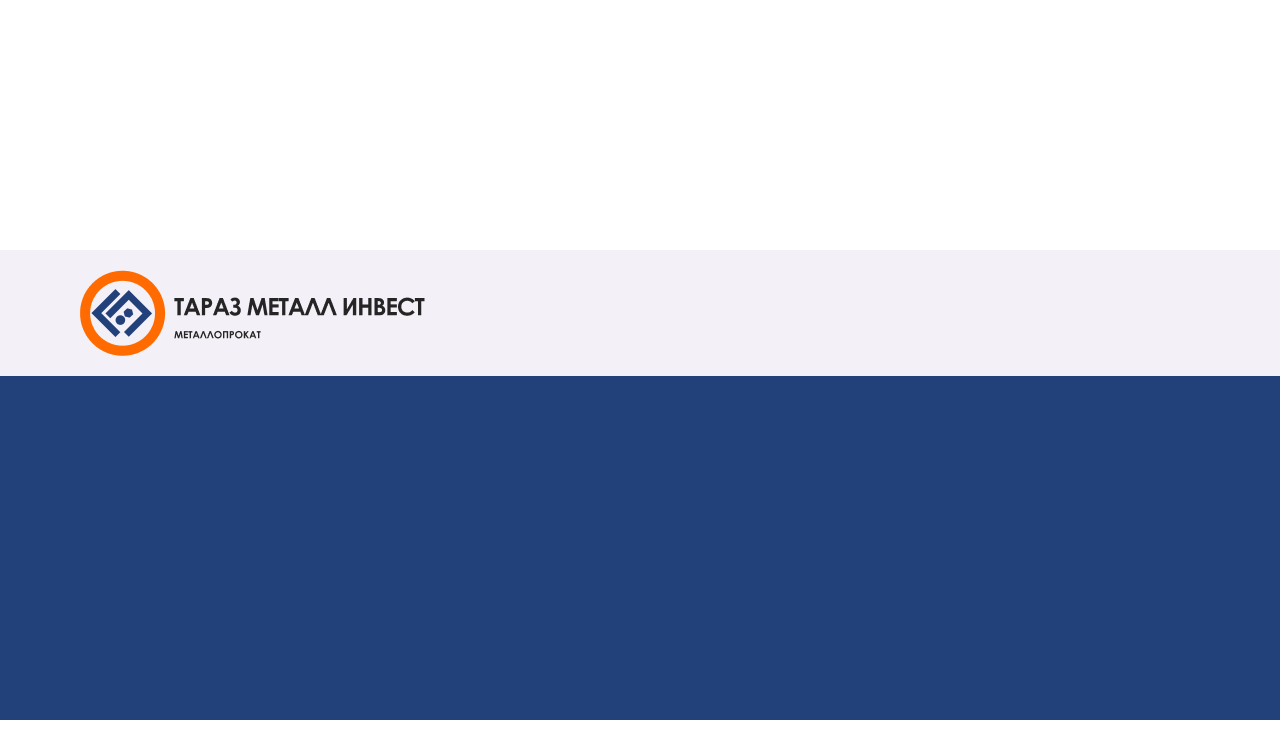
==== commit 222394ee: "final touch hopefully" ====
--- a/pages/about.html
+++ b/pages/about.html
@@ -72,14 +72,47 @@
         data-aos-delay="300">
           <div class="swiper-wrapper">
             <div class="swiper-slide">
-              <img src="/assets/images/main-slider-1.jpg" alt="Slider 1" />
+              <img src="/assets/images/about/about-1.jpeg" alt="Slider 1" />
             </div>
             <div class="swiper-slide">
-              <img src="/assets/images/main-slider-2.jpg" alt="Slider 2" />
+              <img src="/assets/images/about/about-2.jpeg" alt="Slider 1" />
             </div>
             <div class="swiper-slide">
-              <img src="/assets/images/main-slider-3.jpg" alt="Slider 3" />
+              <img src="/assets/images/about/about-3.jpeg" alt="Slider 1" />
             </div>
+            <div class="swiper-slide">
+              <img src="/assets/images/about/about-4.jpeg" alt="Slider 1" />
+            </div>
+            <div class="swiper-slide">
+              <img src="/assets/images/about/about-5.jpeg" alt="Slider 1" />
+            </div>
+            <div class="swiper-slide">
+              <img src="/assets/images/about/about-6.jpeg" alt="Slider 1" />
+            </div>
+            <div class="swiper-slide">
+              <img src="/assets/images/about/about-7.jpeg" alt="Slider 1" />
+            </div>
+            <div class="swiper-slide">
+              <img src="/assets/images/about/about-8.jpeg" alt="Slider 1" />
+            </div>
+            <div class="swiper-slide">
+              <img src="/assets/images/about/about-9.jpeg" alt="Slider 1" />
+            </div>
+            <div class="swiper-slide">
+              <img src="/assets/images/about/about-10.jpeg" alt="Slider 1" />
+            </div>
+            <div class="swiper-slide">
+              <img src="/assets/images/about/about-11.jpeg" alt="Slider 1" />
+            </div>
+            <div class="swiper-slide">
+              <img src="/assets/images/about/about-12.jpeg" alt="Slider 1" />
+            </div>
+            <div class="swiper-slide">
+              <img src="/assets/images/about/about-13.jpeg" alt="Slider 1" />
+            </div>
+            <div class="swiper-slide">
+              <img src="/assets/images/about/about-14.jpg" alt="Slider 1" />
+            </div>            
           </div>
 
           <div class="swiper-button-prev">
--- a/css/style.css
+++ b/css/style.css
@@ -256,6 +256,13 @@
 header .hamburger {
   display: none;
 }
+header a {
+  color: var(--clr-dark-700);
+  transition: 0.2s ease;
+}
+header a:hover {
+  color: var(--clr-primary-700);
+}
 
 nav {
   display: flex;
--- a/css/about.css
+++ b/css/about.css
@@ -224,14 +224,6 @@
   background: var(--clr-primary-700);
 }
 
-@media screen and (min-width: 640px) {
-  .about.swiper .swiper-slide {
-    width: calc(30% + 30px) !important;
-  }
-  .swiper-slide.about-active-slide {
-    width: calc(40% + 30px) !important;
-  }
-}
 @media screen and (max-width: 600px) {
   .about.swiper {
     width: 100%;
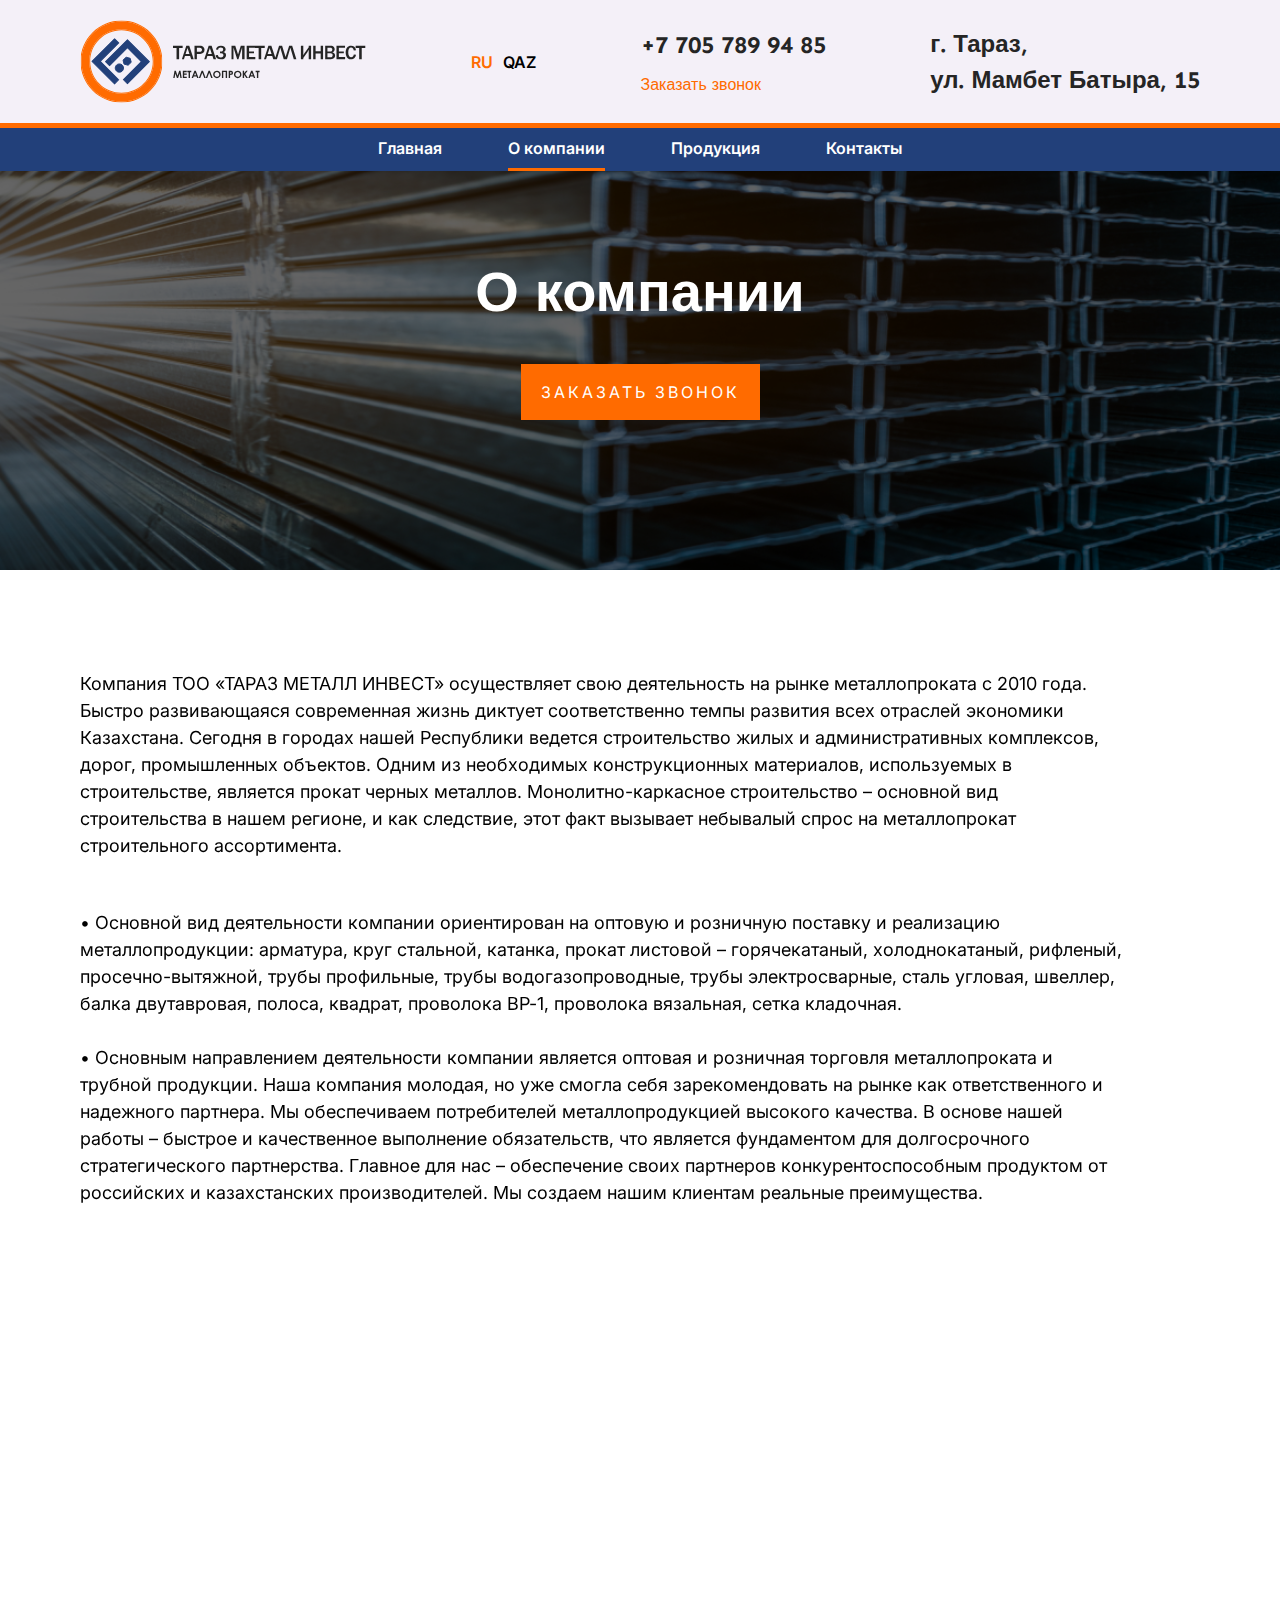
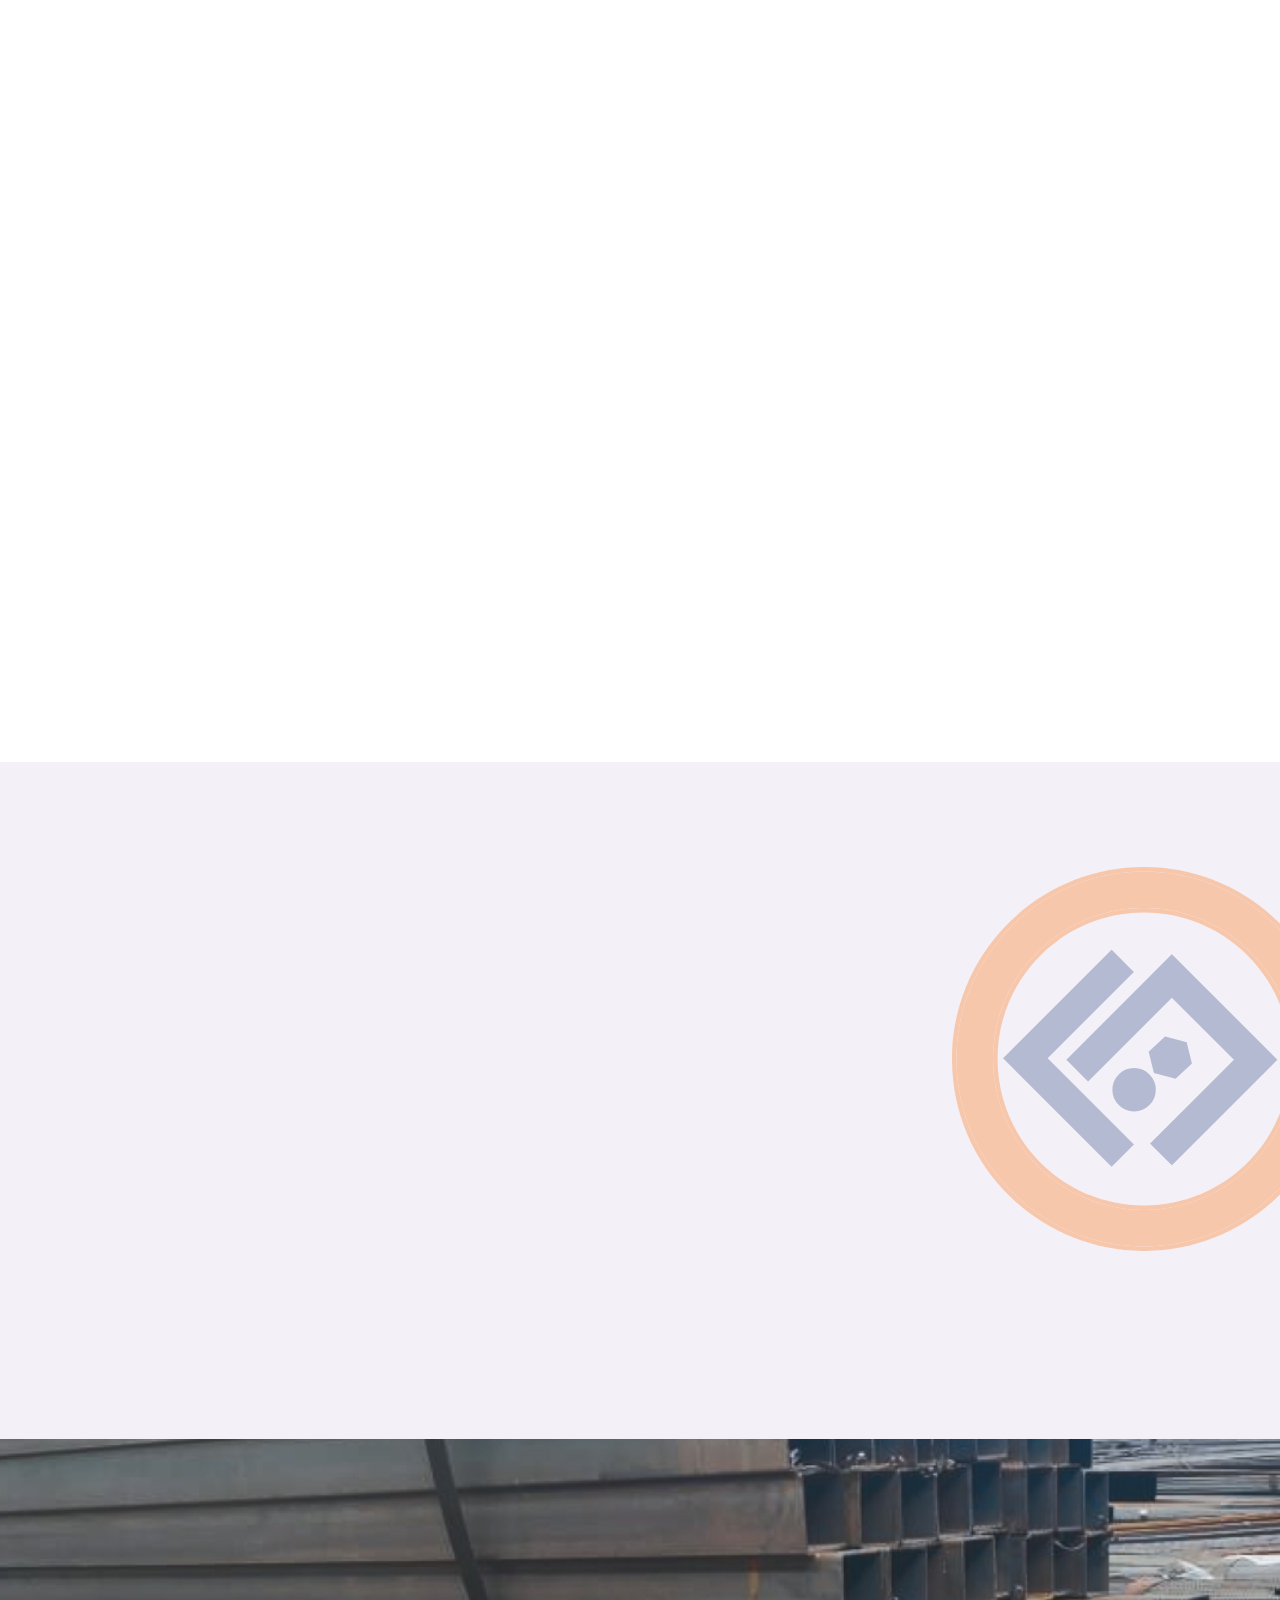
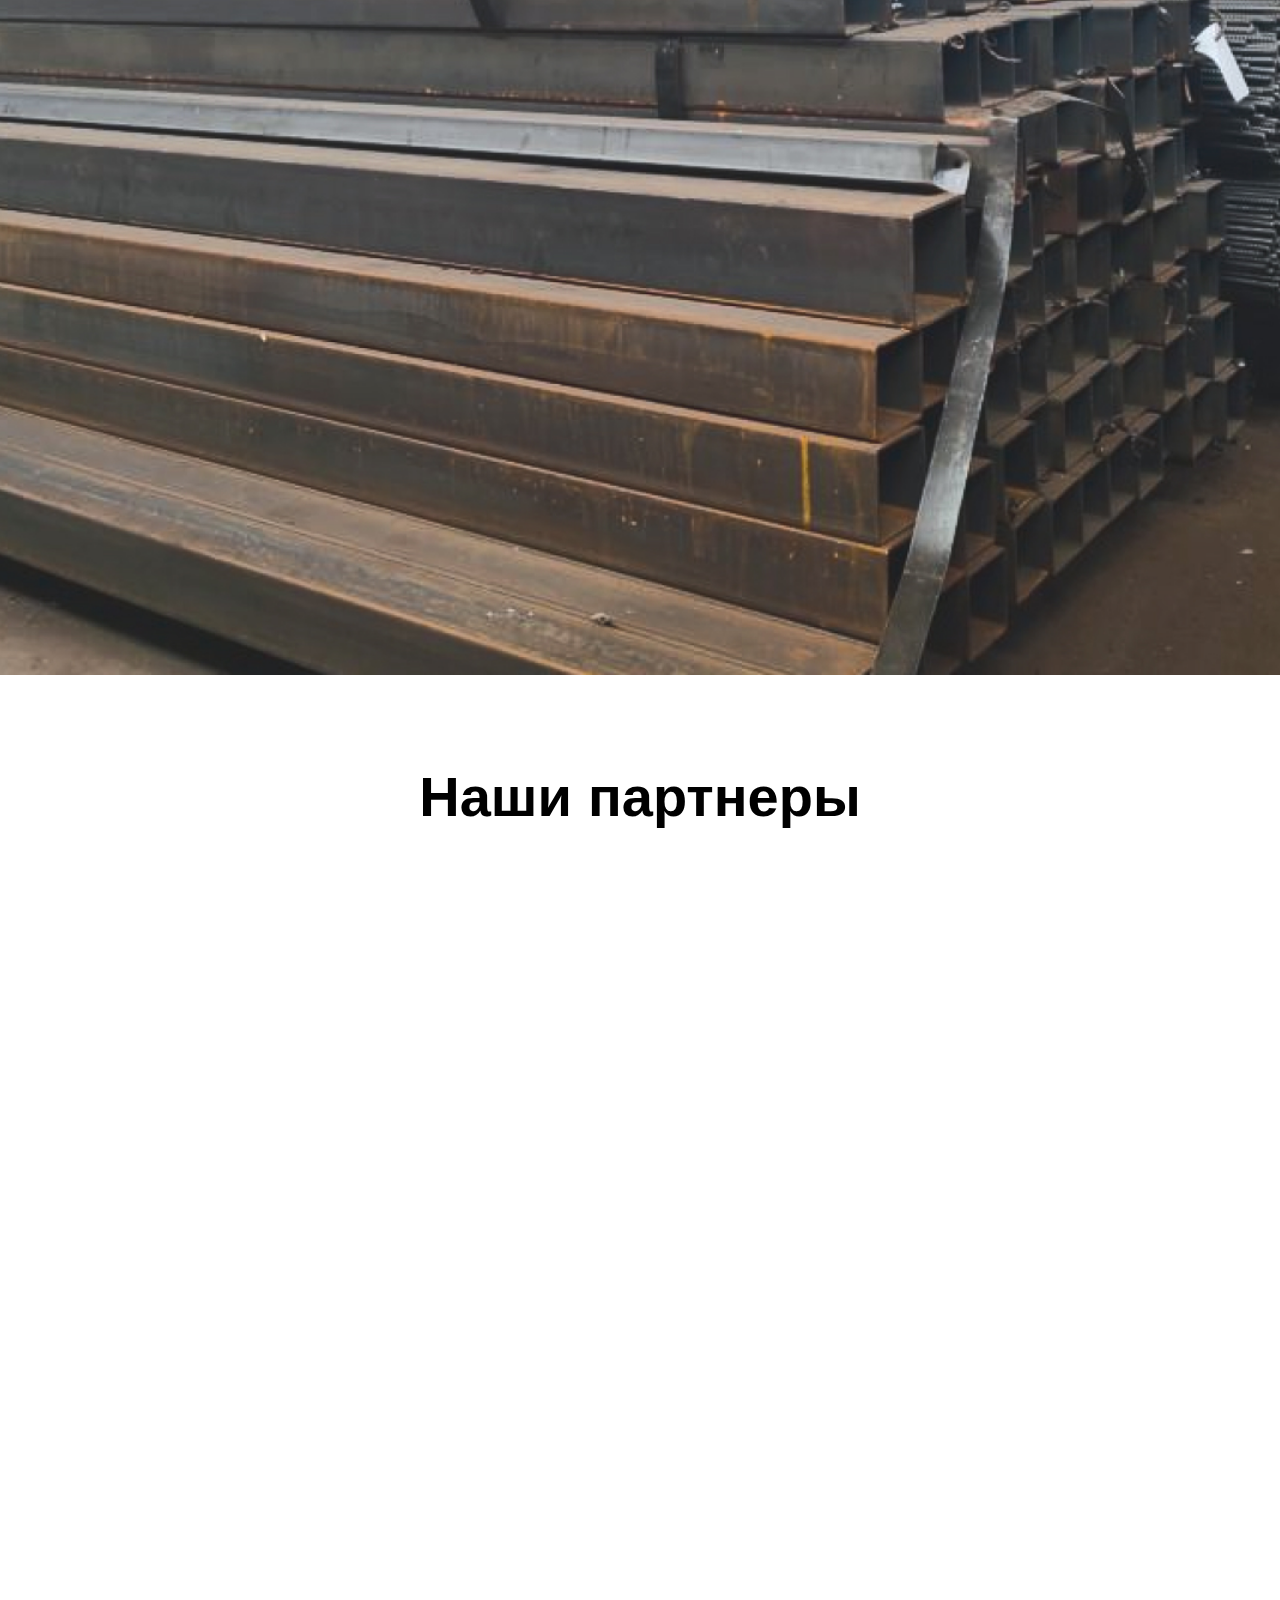
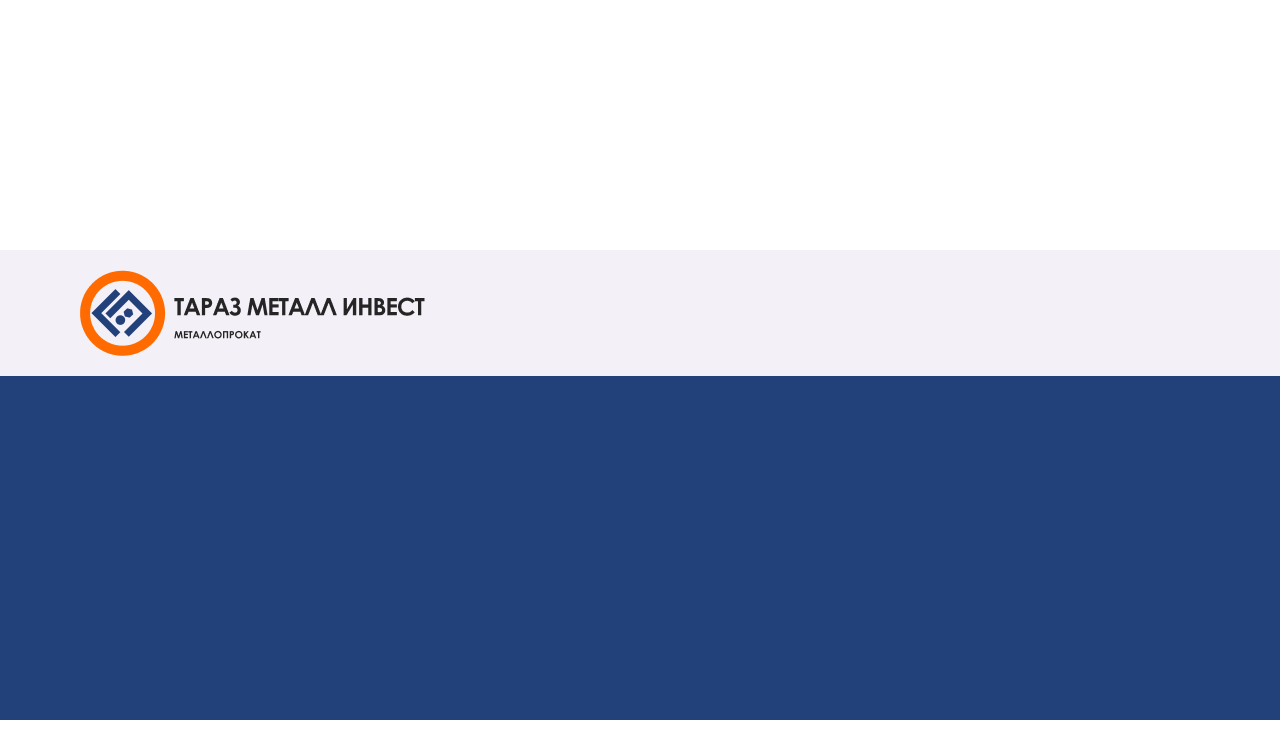
==== commit 64163eb2: "scroll fix" ====
--- a/pages/about.html
+++ b/pages/about.html
@@ -3,7 +3,10 @@
   <head>
     <meta charset="UTF-8" />
     <meta http-equiv="X-UA-Compatible" content="IE=edge" />
-    <meta name="viewport" content="width=device-width, initial-scale=1.0" />
+    <meta
+      name="viewport"
+      content="width=device-width, initial-scale=1, minimum-scale=1"
+    />
 
     <link rel="stylesheet" href="/css/style.css" />
     <link rel="stylesheet" href="/css/about.css" />
@@ -27,14 +30,21 @@
     <header-component path="about"></header-component>
     <main>
       <section class="hero-about flex column" id="top">
-        <div class="title fs-700 fw-bold clr-neutral" data-aos="fade-up">О компании</div>
-        <a href="#askQuestion" class="button moveOn500" data-aos="fade-up"
-        data-aos-delay="100"> Заказать звонок </a>
+        <div class="title fs-700 fw-bold clr-neutral" data-aos="fade-up">
+          О компании
+        </div>
+        <a
+          href="#askQuestion"
+          class="button moveOn500"
+          data-aos="fade-up"
+          data-aos-delay="100"
+        >
+          Заказать звонок
+        </a>
       </section>
       <div class="hero-part-after"></div>
       <section class="main">
-        <p data-aos="fade-up"
-        data-aos-delay="200">
+        <p data-aos="fade-up" data-aos-delay="200">
           Компания ТОО «ТАРАЗ МЕТАЛЛ ИНВЕСТ» осуществляет свою деятельность на
           рынке металлопроката с 2010 года. <br />
           Быстро развивающаяся современная жизнь диктует соответственно темпы
@@ -46,8 +56,7 @@
           строительства в нашем регионе, и как следствие, этот факт вызывает
           небывалый спрос на металлопрокат строительного ассортимента.
         </p>
-        <p data-aos="fade-up"
-        data-aos-delay="250">
+        <p data-aos="fade-up" data-aos-delay="250">
           • Основной вид деятельности компании ориентирован на оптовую и
           розничную поставку и реализацию металлопродукции: арматура, круг
           стальной, катанка, прокат листовой – горячекатаный, холоднокатаный,
@@ -68,8 +77,7 @@
           российских и казахстанских производителей. Мы создаем нашим клиентам
           реальные преимущества.
         </p>
-        <div class="swiper about" data-aos="fade-up"
-        data-aos-delay="300">
+        <div class="swiper about" data-aos="fade-up" data-aos-delay="300">
           <div class="swiper-wrapper">
             <div class="swiper-slide">
               <img src="/assets/images/about/about-1.jpeg" alt="Slider 1" />
@@ -112,7 +120,7 @@
             </div>
             <div class="swiper-slide">
               <img src="/assets/images/about/about-14.jpg" alt="Slider 1" />
-            </div>            
+            </div>
           </div>
 
           <div class="swiper-button-prev">
@@ -145,8 +153,7 @@
           </div>
         </div>
 
-        <p data-aos="fade-up"
-        data-aos-delay="350">
+        <p data-aos="fade-up" data-aos-delay="350">
           • Преимущественные особенности географического расположения главного
           офиса и двух складов ТОО «Тараз Металл Инвест» расширяют круг
           возможностей для комфортного сотрудничества с партнерами, оптовыми и
@@ -160,8 +167,7 @@
           соблюдения максимально сжатых сроков.
         </p>
 
-        <p data-aos="fade-up"
-        data-aos-delay="400">
+        <p data-aos="fade-up" data-aos-delay="400">
           • Честное сотрудничество <br />
           • Работа компании основана на низких ценовых предложениях, предельной
           точности и скорости расчета при подготовке каждой поставки. <br />
@@ -169,7 +175,8 @@
           • Реализация каждого договора осуществляется строго в сроки,
           оговоренные заранее. <br />
           • Высокий уровень сервиса на каждом этапе реализации заказа является
-          ключевым критерием работы с клиентами и партнерами. <br /> <br>
+          ключевым критерием работы с клиентами и партнерами. <br />
+          <br />
 
           Выбирая нас Вы прежде всего выбираете качественный сертифицированный
           продукт и надежного партнера.
--- a/css/style.css
+++ b/css/style.css
@@ -156,19 +156,16 @@
   list-style: none;
 }
 
-html:focus-within {
-  scroll-behavior: smooth;
-}
-
 html {
+  width: 100vw;
   font-size: 16px;
   scroll-behavior: smooth;
+  overflow-x: hidden;
 }
 
 html,
 body {
   font-family: var(--ff-body);
-  overflow-x: hidden;
   position: relative;
 }
 
@@ -337,6 +334,14 @@
 .order-call:hover::before {
   transform: scaleX(1);
 }
+.call-link:hover,
+.order-call:hover {
+  color: var(--clr-dark-700);
+}
+
+.order-call:hover {
+  color: var(--clr-primary-700);
+}
 
 .order-call::before {
   background: var(--clr-primary-700);
@@ -799,6 +804,18 @@
   .preFooter img {
     height: 5rem;
   }
+  .mainPage.swiper .swiper-slide img.secondImage {
+    position: relative;
+    top: -105px;
+    left: -537px;
+    transform: scale(0.6);
+  }
+  .mainPage.swiper .swiper-slide img.thirdImage {
+    position: relative;
+    top: -105px;
+    left: -100%;
+    transform: scale(0.6);
+  }
   .destroyOn500 {
     display: none;
   }
--- a/css/about.css
+++ b/css/about.css
@@ -145,6 +145,8 @@
   position: relative;
   min-height: 260px;
   max-height: none;
+  background-repeat: no-repeat;
+  background-size: cover;
 }
 .hero-about::before {
   content: "";
